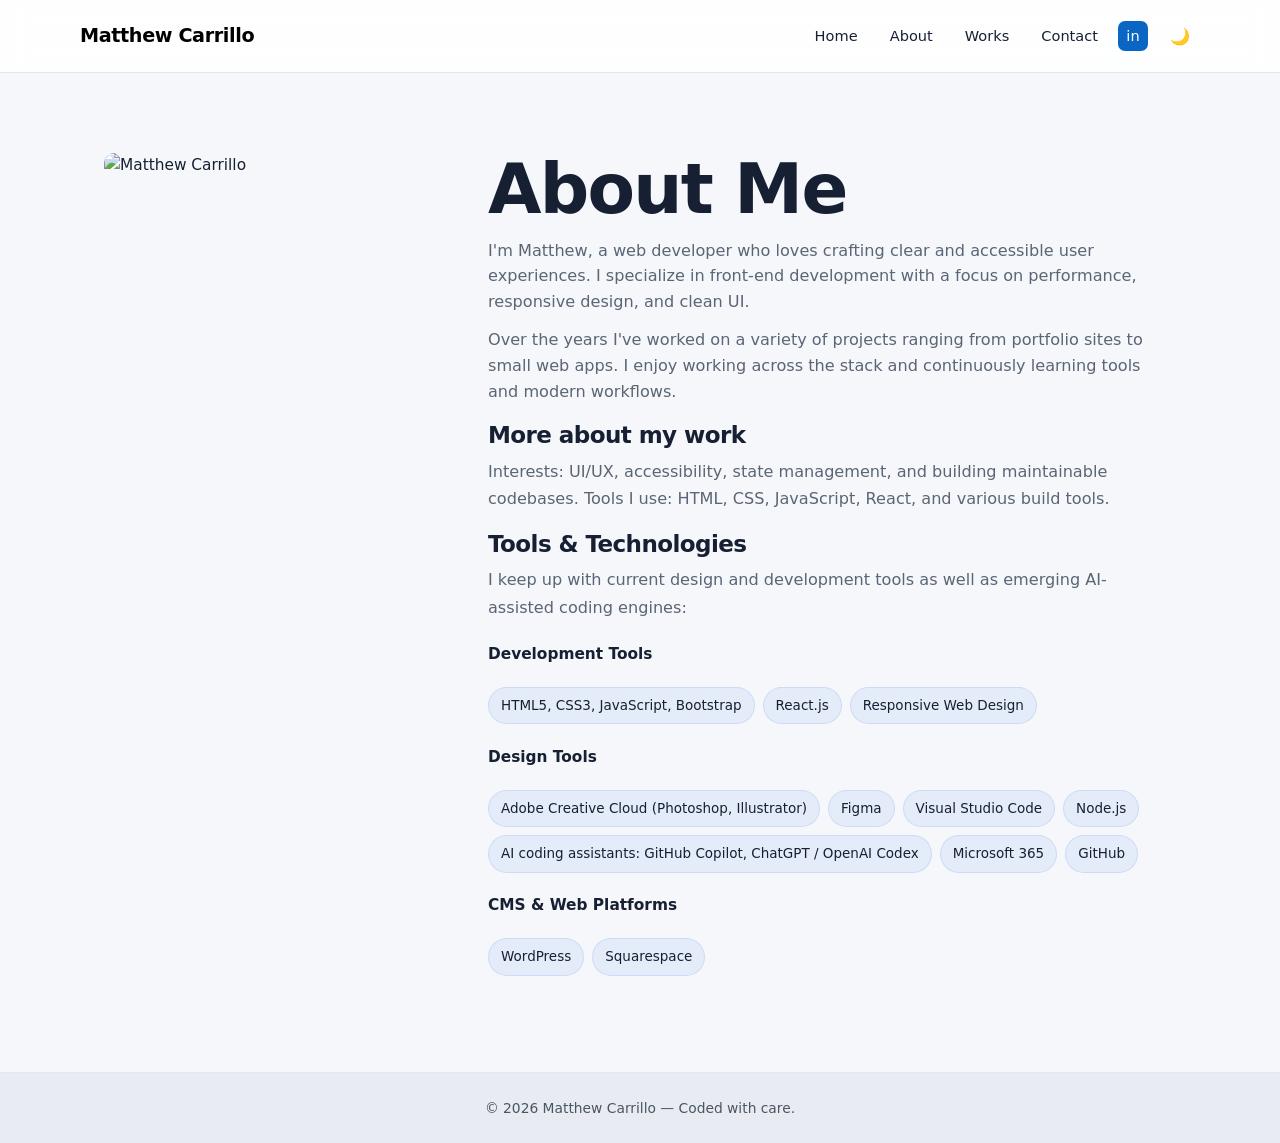
==== about.html @ 6dd51e0e "base update" ====
<!doctype html>

<html lang="en">
  <head>
    <meta charset="utf-8" />

    <meta name="viewport" content="width=device-width, initial-scale=1" />

    <link rel="stylesheet" href="style.css" />

    <title>About — Matthew Carrillo</title>
  </head>

  <body>
    <header class="site-header">
      <div class="container header-inner">
        <div class="brand">
          <a href="index.html">Matthew Carrillo</a>
        </div>

        <button
          id="theme-toggle"
          class="theme-toggle"
          aria-label="Toggle theme"
        >
          🌙
        </button>

        <button
          id="nav-toggle"
          class="nav-toggle"
          aria-label="Toggle navigation"
        >
          <span class="menu-icon" aria-hidden="true">
            <span></span>
            <span></span>
            <span></span>
          </span>
        </button>

        <nav id="nav-links" class="nav-links">
          <a href="index.html">Home</a>

          <a href="about.html">About</a>

          <a href="index.html#works">Works</a>

          <a href="index.html#contact">Contact</a>

          <a
            class="linkedin-link"
            href="https://www.linkedin.com/in/matthew-carrillo-68a561294/"
            target="_blank"
            rel="noopener noreferrer"
            aria-label="LinkedIn profile"
          >
            <span aria-hidden="true">in</span>
            <span class="sr-only">LinkedIn</span>
          </a>
        </nav>
      </div>
    </header>

    <main>
      <section class="section about">
        <div class="container about-inner" style="align-items: flex-start">
          <div style="flex: 0 0 320px">
            <img
              src="https://placehold.co/320x320?text=Matthew"
              alt="Matthew Carrillo"
              style="width: 100%; border-radius: 10px; object-fit: cover"
            />
          </div>
          <div class="about-text" style="flex: 1">
            <h1>About Me</h1>

            <p style="font-size: 1.05rem; line-height: 1.6">
              I'm Matthew, a web developer who loves crafting clear and
              accessible user experiences. I specialize in front-end development
              with a focus on performance, responsive design, and clean UI.
            </p>

            <p style="margin-top: 12px; line-height: 1.6">
              Over the years I've worked on a variety of projects ranging from
              portfolio sites to small web apps. I enjoy working across the
              stack and continuously learning tools and modern workflows.
            </p>

            <h3 style="margin-top: 18px">More about my work</h3>

            <p>
              Interests: UI/UX, accessibility, state management, and building
              maintainable codebases. Tools I use: HTML, CSS, JavaScript, React,
              and various build tools.
            </p>

            <h3 style="margin-top: 18px">Tools & Technologies</h3>

            <p>
              I keep up with current design and development tools as well as
              emerging AI-assisted coding engines:
            </p>
            <h4>Development Tools</h4>
            <ul class="tech-list">
              <li class="tech-item">HTML5, CSS3, JavaScript, Bootstrap</li>
              <li class="tech-item">React.js</li>
              <li class="tech-item">Responsive Web Design</li>
            </ul>
            <h4>Design Tools</h4>
            <ul class="tech-list">
              <li class="tech-item">
                Adobe Creative Cloud (Photoshop, Illustrator)
              </li>
              <li class="tech-item">Figma</li>
              <li class="tech-item">Visual Studio Code</li>
              <li class="tech-item">Node.js</li>
              <li class="tech-item">
                AI coding assistants: GitHub Copilot, ChatGPT / OpenAI Codex
              </li>
              <li class="tech-item">Microsoft 365</li>
              <li class="tech-item">GitHub</li>
            </ul>
            <h4>CMS & Web Platforms</h4>
            <ul class="tech-list">
              <li class="tech-item">WordPress</li>
              <li class="tech-item">Squarespace</li>
            </ul>
          </div>
        </div>
      </section>
    </main>
    <footer class="site-footer">
      <div class="container">
        © <span id="year"></span> Matthew Carrillo — Coded with care.
      </div>
    </footer>
    <script src="java.js"></script>

    <script>
      document.getElementById("year").textContent = new Date().getFullYear();
    </script>
  </body>
</html>
---- style.css ----
/* =========================================================
   MODERN TECH PORTFOLIO
   Light + Dark Theme
   Typography: Space Grotesk + Inter
   ========================================================= */


/* =========================
   COLOR SYSTEM
   ========================= */

:root {
    --bg: #f5f7fa;
    --card: #ffffff;
    --card-hover: #f8fafc;

    --accent: #2563eb;
    --accent-hover: #1d4ed8;
    --accent-soft: rgba(37, 99, 235, 0.08);

    --text: #172033;
    --muted-text: #5b6575;

    --border: #e2e8f0;
    --border-strong: #cbd5e1;

    --footer-bg: #e8ecf2;
    --footer-text: #4b5563;

    --shadow-sm: 0 4px 14px rgba(15, 23, 42, 0.05);
    --shadow-md: 0 10px 30px rgba(15, 23, 42, 0.08);

    --radius-sm: 8px;
    --radius-md: 12px;
    --radius-lg: 16px;

    --transition: 220ms ease;
}

a, a:visited {
    text-decoration: none; /* Optional: removes the underline */
    color: rgb(0, 0, 0); /* Optional: sets the link color */
}

.dark a,
.dark a:visited { /* Optional: sets the link color in dark mode */
    color: white;
}
/* =========================
   DARK THEME
   ========================= */

.dark {
    --bg: #0b1120;
    --card: #151e2e;
    --card-hover: #1a2638;

    --accent: #60a5fa;
    --accent-hover: #93c5fd;
    --accent-soft: rgba(96, 165, 250, 0.10);

    --text: #f8fafc;
    --muted-text: #b8c2d1;

    --border: #263449;
    --border-strong: #34445c;

    --footer-bg: #111827;
    --footer-text: #b8c2d1;

    --shadow-sm: 0 4px 16px rgba(0, 0, 0, 0.18);
    --shadow-md: 0 12px 35px rgba(0, 0, 0, 0.28);
}


/* =========================
   GLOBAL RESET
   ========================= */

* {
    box-sizing: border-box;
}

html,
body {
    height: 100%;
}

html {
    scroll-behavior: smooth;
    scroll-padding-top: 80px;
    font-size: clamp(14px, 1.2vw, 18px);
}

body {
    margin: 0;

    font-family:
        "Inter",
        system-ui,
        -apple-system,
        "Segoe UI",
        Roboto,
        "Helvetica Neue",
        Arial,
        sans-serif;

    background: var(--bg);
    color: var(--text);

    font-size: 1rem;
    line-height: 1.6;

    -webkit-font-smoothing: antialiased;
    text-rendering: optimizeLegibility;

    transition:
        background-color var(--transition),
        color var(--transition);
}


/* =========================
   TYPOGRAPHY
   ========================= */

h1,
h2,
h3,
h4,
.brand {
    font-family:
        "Space Grotesk",
        "Inter",
        system-ui,
        sans-serif;

    color: var(--text);
}

h1,
h2,
h3 {
    letter-spacing: -0.025em;
}

h1 {
    margin: 0 0 1rem;

    font-size: clamp(2.5rem, 6vw, 4.5rem);
    line-height: 1.05;
    font-weight: 700;
}

h2 {
    margin: 0 0 0.75rem;

    font-size: clamp(2rem, 4vw, 3rem);
    line-height: 1.1;
    font-weight: 700;
}

h3 {
    margin: 0 0 0.5rem;

    font-size: clamp(1.25rem, 2vw, 1.5rem);
    line-height: 1.2;
    font-weight: 600;
}

p {
    margin-top: 0;
}


/* =========================
   CONTAINER
   ========================= */

.container {
    width: 100%;
    max-width: 1120px;

    margin: 0 auto;
    padding: 0 24px;
}


/* =========================
   THEME TRANSITIONS
   ========================= */

html,
body,
.site-header,
.site-footer,
.work-card,
.contact-form input,
.contact-form textarea,
.nav-links,
.tech-item,
.project-photo-placeholder {
    transition:
        background-color var(--transition),
        color var(--transition),
        border-color var(--transition),
        box-shadow var(--transition);
}


/* =========================
   HEADER
   ========================= */

.site-header {
    position: sticky;
    top: 0;
    z-index: 40;

    background: rgba(255, 255, 255, 0.88);

    border-bottom: 1px solid var(--border);

    backdrop-filter: blur(14px);
    -webkit-backdrop-filter: blur(14px);
}

.dark .site-header {
    background: rgba(11, 17, 32, 0.88);
}

.header-inner {
    position: relative;

    display: flex;
    align-items: center;

    min-height: 72px;
    padding: 12px 0;
}


/* =========================
   BRAND
   ========================= */

.brand {
    color: var(--text);
    text-decoration: none;

    font-size: clamp(1.05rem, 1.5vw, 1.3rem);
    font-weight: 700;

    letter-spacing: -0.02em;
}

.brand:hover {
    color: var(--accent);
}


/* =========================
   NAVIGATION
   ========================= */

.nav-toggle {
    display: inline-flex;

    align-items: center;
    justify-content: center;

    background: transparent;
    border: 0;

    color: var(--text);

    cursor: pointer;
}

.nav-links {
    display: flex;
    gap: 8px;

    align-items: center;
}

.nav-links a {
    position: relative;

    color: var(--text);

    text-decoration: none;

    padding: 9px 12px;

    border-radius: var(--radius-sm);

    font-size: 0.95rem;
    font-weight: 500;

    transition:
        color var(--transition),
        background-color var(--transition);
}

.nav-links a:hover {
    color: var(--accent);
    background: var(--accent-soft);
}


/* =========================
   LINKEDIN
   ========================= */

.linkedin-link {
    display: inline-flex;

    align-items: center;
    justify-content: center;

    width: 30px;
    height: 30px;

    padding: 0 !important;

    border-radius: 7px !important;

    background: #0a66c2;

    color: #ffffff !important;

    font-weight: 700;
    font-size: 0.9rem;

    transition:
        transform var(--transition),
        background-color var(--transition);
}

.linkedin-link:hover {
    background: #004182 !important;
    color: #ffffff !important;

    transform: translateY(-2px);
}


/* =========================
   THEME TOGGLE
   ========================= */

.theme-toggle {
    display: inline-flex;

    align-items: center;
    justify-content: center;

    width: 40px;
    height: 40px;

    border: 0;
    border-radius: var(--radius-sm);

    background: transparent;

    color: var(--text);

    font-size: 1.05rem;

    cursor: pointer;

    transition:
        background-color var(--transition),
        color var(--transition);
}

.theme-toggle:hover {
    background: var(--accent-soft);
    color: var(--accent);
}


/* =========================
   ACCESSIBILITY
   ========================= */

.sr-only {
    position: absolute;

    width: 1px;
    height: 1px;

    padding: 0;
    margin: -1px;

    overflow: hidden;

    clip: rect(0, 0, 0, 0);

    white-space: nowrap;

    border: 0;
}


/* =========================
   SECTIONS
   ========================= */

.section {
    padding: 80px 0;
}


/* =========================
   ABOUT
   ========================= */

.about-inner {
    display: flex;

    gap: 48px;

    align-items: center;
}

.about-text {
    max-width: 70ch;
}

.about-text h1 {
    margin-bottom: 12px;
}

.about-text p {
    margin: 8px 0;

    color: var(--muted-text);

    line-height: 1.7;

    font-size: clamp(0.95rem, 1.6vw, 1.05rem);
}


/* =========================
   PROFILE IMAGE
   ========================= */

.avatar-wrap img {
    width: 200px;
    height: 200px;

    object-fit: cover;

    border-radius: var(--radius-lg);

    border: 4px solid var(--card);

    box-shadow: var(--shadow-md);

    transition:
        transform var(--transition),
        box-shadow var(--transition);
}

.avatar-wrap img:hover {
    transform: translateY(-4px);

    box-shadow:
        0 16px 35px rgba(15, 23, 42, 0.12);
}


/* =========================
   WORK / PROJECTS
   ========================= */

.works h2,
.contact h2 {
    margin-top: 0;
}

.section.works h2 {
    margin-bottom: 8px;
}

.works-grid {
    display: grid;

    grid-template-columns:
        repeat(auto-fit, minmax(240px, 1fr));

    gap: 20px;

    margin-top: 24px;
}


/* =========================
   PROJECT CARD
   ========================= */

.work-card {
    display: flex;

    flex-direction: column;

    height: 100%;

    padding: 18px;

    background: var(--card);

    border: 1px solid var(--border);

    border-radius: var(--radius-md);

    box-shadow: var(--shadow-sm);

    transition:
        transform var(--transition),
        box-shadow var(--transition),
        border-color var(--transition),
        background-color var(--transition);
}

.work-card:hover {
    transform: translateY(-5px);

    background: var(--card-hover);

    border-color: var(--border-strong);

    box-shadow: var(--shadow-md);
}


/* =========================
   PROJECT THUMBNAIL
   ========================= */

.work-thumb {
    width: 100%;

    aspect-ratio: 16 / 9;

    margin-bottom: 14px;

    border-radius: var(--radius-sm);

    background:
        linear-gradient(
            135deg,
            #e8f0ff,
            #f8fafc
        );

    overflow: hidden;
}

.dark .work-thumb {
    background:
        linear-gradient(
            135deg,
            #17263c,
            #101827
        );
}


/* =========================
   PROJECT CARD TEXT
   ========================= */

.work-card h3 {
    margin-bottom: 8px;
}

.work-card p {
    flex: 1;

    margin-bottom: 16px;

    color: var(--muted-text);

    line-height: 1.6;
}


/* =========================
   BUTTONS
   ========================= */

.btn {
    display: inline-flex;

    align-items: center;
    justify-content: center;

    width: fit-content;

    padding: 10px 16px;

    background: var(--accent);

    color: #ffffff;

    border: 0;
    border-radius: var(--radius-sm);

    text-decoration: none;

    font-size: 0.95rem;
    font-weight: 600;

    cursor: pointer;

    box-shadow:
        0 4px 12px rgba(37, 99, 235, 0.18);

    transition:
        background-color var(--transition),
        transform var(--transition),
        box-shadow var(--transition);
}

.btn:hover {
    background: var(--accent-hover);

    transform: translateY(-2px);

    box-shadow:
        0 8px 18px rgba(37, 99, 235, 0.22);
}

.btn:active {
    transform: translateY(0);
}


/* =========================
   CONTACT
   ========================= */

.contact .container {
    text-align: center;
}

.contact-form {
    display: flex;

    flex-direction: column;

    align-items: stretch;

    gap: 14px;

    max-width: 62ch;

    margin: 20px auto 0;

    padding: 0 8px;
}

.contact-form label {
    display: flex;

    flex-direction: column;

    align-items: flex-start;

    gap: 6px;

    color: var(--text);

    font-size: 0.95rem;
    font-weight: 500;
}

.contact-form input,
.contact-form textarea {
    width: 100%;

    padding: 12px 14px;

    background: var(--card);

    color: var(--text);

    border: 1px solid var(--border-strong);

    border-radius: var(--radius-sm);

    font-family: inherit;
    font-size: 1rem;

    outline: none;

    transition:
        border-color var(--transition),
        box-shadow var(--transition),
        background-color var(--transition);
}

.contact-form textarea {
    min-height: 140px;

    resize: vertical;
}

.contact-form input::placeholder,
.contact-form textarea::placeholder {
    color: var(--muted-text);

    opacity: 0.7;
}

.contact-form input:focus,
.contact-form textarea:focus {
    border-color: var(--accent);

    box-shadow:
        0 0 0 3px var(--accent-soft);
}


/* =========================
   TECHNOLOGIES
   ========================= */

.tech-list {
    display: flex;

    flex-wrap: wrap;

    gap: 8px;

    margin: 16px 0;

    padding: 0;

    list-style: none;
}

.tech-item {
    display: inline-flex;

    align-items: center;

    padding: 7px 12px;

    background: var(--accent-soft);

    color: var(--text);

    border: 1px solid rgba(37, 99, 235, 0.12);

    border-radius: 999px;

    font-size: 0.88rem;
    font-weight: 500;
}

.dark .tech-item {
    border-color: rgba(96, 165, 250, 0.16);
}


/* =========================
   PROJECT DETAIL
   ========================= */

.project-detail {
    display: grid;

    grid-template-columns:
        minmax(0, 1.2fr)
        minmax(220px, 0.8fr);

    gap: 40px;

    align-items: center;

    margin-top: 28px;
}

.project-photo-placeholder {
    width: 100%;

    aspect-ratio: 16 / 9;

    background: var(--card);

    border: 2px dashed var(--border-strong);

    border-radius: var(--radius-md);
}

.project-blurb {
    margin: 0 0 20px;

    color: var(--muted-text);

    font-size: 0.95rem;

    line-height: 1.7;
}


/* =========================
   FOOTER
   ========================= */

.site-footer {
    padding: 24px 0;

    text-align: center;

    background: var(--footer-bg);

    color: var(--footer-text);

    border-top: 1px solid var(--border);

    font-size: 0.9rem;
}


/* =========================
   HAMBURGER MENU
   ========================= */

.menu-icon {
    display: inline-block;

    position: relative;

    width: 22px;
    height: 18px;
}

.menu-icon span {
    position: absolute;

    left: 0;
    right: 0;

    display: block;

    height: 2px;

    background: var(--text);

    border-radius: 2px;

    transition:
        transform var(--transition),
        opacity 180ms ease,
        top var(--transition);
}

.menu-icon span:nth-child(1) {
    top: 0;
}

.menu-icon span:nth-child(2) {
    top: 8px;
}

.menu-icon span:nth-child(3) {
    top: 16px;
}

.nav-toggle.open .menu-icon span:nth-child(1) {
    transform: translateY(8px) rotate(45deg);
}

.nav-toggle.open .menu-icon span:nth-child(2) {
    opacity: 0;
}

.nav-toggle.open .menu-icon span:nth-child(3) {
    transform: translateY(-8px) rotate(-45deg);
}


/* =========================
   TABLET
   ========================= */

@media (min-width: 700px) and (max-width: 999px) {

    #nav-links {
        display: flex;

        flex-direction: row;
    }

    .nav-toggle {
        display: none;
    }

    .nav-links {
        order: 2;

        margin-left: auto;

        align-items: center;
    }

    .theme-toggle {
        order: 3;

        margin-left: 12px;
    }

    .about-inner {
        align-items: flex-start;

        text-align: left;
    }

    .works-grid {
        grid-template-columns: repeat(2, 1fr);
    }

    .avatar-wrap img {
        width: 200px;
        height: 200px;
    }
}


/* =========================
   DESKTOP
   ========================= */

@media (min-width: 1000px) {

    #nav-links {
        display: flex;

        flex-direction: row;
    }

    .nav-toggle {
        display: none;
    }

    .nav-links {
        order: 2;

        margin-left: auto;

        align-items: center;
    }

    .theme-toggle {
        order: 3;

        margin-left: 12px;
    }

    .about-inner {
        gap: 64px;
    }

    .works-grid {
        grid-template-columns: repeat(3, 1fr);
    }

    .avatar-wrap img {
        width: 240px;
        height: 240px;
    }
}


/* =========================
   MOBILE
   ========================= */

@media (max-width: 699px) {

    .container {
        padding: 0 18px;
    }

    .section {
        padding: 64px 0;
    }

    .about-inner {
        flex-direction: column;

        align-items: center;

        text-align: center;
    }

    .about-text {
        padding-top: 12px;
    }

    .avatar-wrap img {
        width: 130px;
        height: 130px;
    }

    .site-header {
        padding: 8px 0;
    }

    .header-inner {
        min-height: 64px;

        padding: 0 8px;
    }

    .nav-toggle {
        position: absolute;

        right: 8px;
        top: 50%;

        transform: translateY(-50%);

        z-index: 60;

        width: 46px;
        height: 46px;

        border-radius: var(--radius-sm);

        font-size: 1.5rem;
    }

    .theme-toggle {
        position: absolute;

        right: 64px;
        top: 50%;

        transform: translateY(-50%);

        width: 40px;
        height: 40px;
    }

    #nav-links {
        position: absolute;

        left: 0;
        right: 0;
        top: 100%;

        display: flex;

        flex-direction: column;

        width: 100%;

        max-height: 0;

        padding: 0;

        overflow: hidden;

        opacity: 0;

        transform: translateY(-6px);

        background: var(--card);

        border-bottom: 1px solid var(--border);

        box-shadow: var(--shadow-md);

        z-index: 50;

        transition:
            max-height var(--transition),
            opacity var(--transition),
            transform var(--transition);
    }

    #nav-links.open {
        max-height: 420px;

        padding: 12px 0;

        opacity: 1;

        transform: translateY(0);
    }

    .nav-links a {
        display: block;

        width: 100%;

        padding: 14px 20px;

        font-size: 1rem;
    }

    .nav-links a.linkedin-link {
        display: inline-flex;

        width: 30px;

        align-self: center;

        padding: 0 !important;
    }

    .works-grid {
        grid-template-columns: 1fr;
    }

    .contact .container {
        padding: 0 18px;

        text-align: center;
    }

    .site-header.nav-open .brand {
        display: none;
    }

    .project-detail {
        grid-template-columns: 1fr;

        gap: 24px;
    }

    h1 {
        font-size: clamp(2.35rem, 12vw, 3.2rem);
    }
}


/* =========================
   DARK MODE REFINEMENTS
   ========================= */

.dark .work-card {
    box-shadow: var(--shadow-sm);
}

.dark .work-card:hover {
    box-shadow: var(--shadow-md);
}

.dark .nav-links a:hover {
    background: var(--accent-soft);

    color: var(--accent);
}


/* =========================
   REDUCED MOTION
   ========================= */

@media (prefers-reduced-motion: reduce) {

    html {
        scroll-behavior: auto;
    }

    *,
    *::before,
    *::after {
        transition-duration: 0.01ms !important;
        animation-duration: 0.01ms !important;
        animation-iteration-count: 1 !important;
    }
}
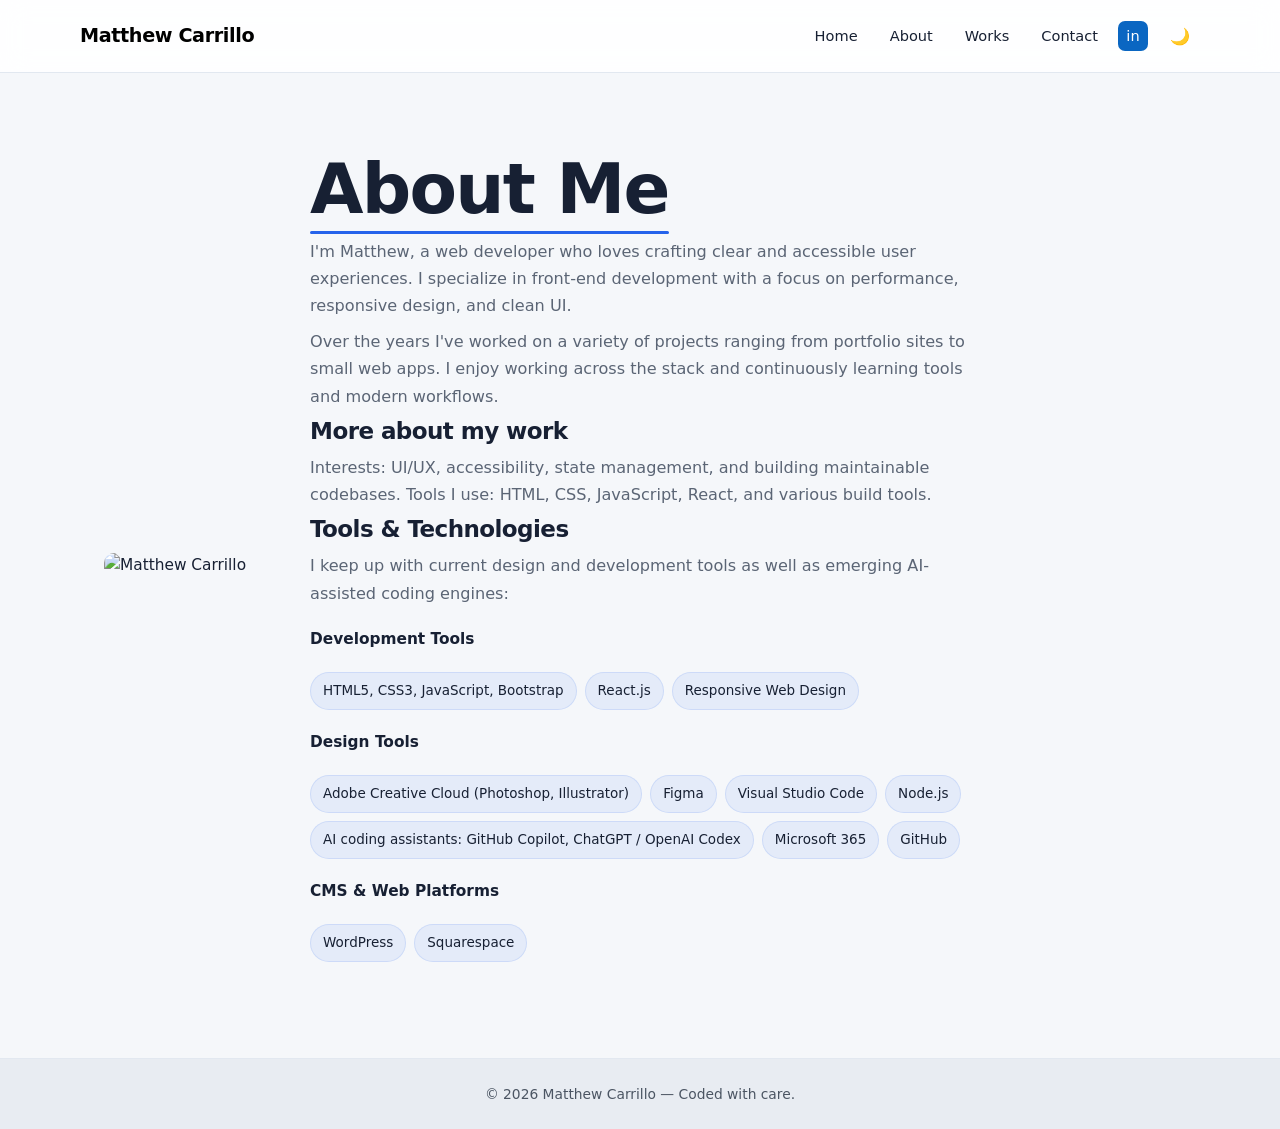
==== commit b7f7ca06: "aniupdated" ====
--- a/about.html
+++ b/about.html
@@ -1,13 +1,9 @@
 <!doctype html>
-
 <html lang="en">
   <head>
     <meta charset="utf-8" />
-
     <meta name="viewport" content="width=device-width, initial-scale=1" />
-
     <link rel="stylesheet" href="style.css" />
-
     <title>About — Matthew Carrillo</title>
   </head>
 
@@ -40,11 +36,8 @@
 
         <nav id="nav-links" class="nav-links">
           <a href="index.html">Home</a>
-
           <a href="about.html">About</a>
-
           <a href="index.html#works">Works</a>
-
           <a href="index.html#contact">Contact</a>
 
           <a
@@ -62,31 +55,33 @@
     </header>
 
     <main>
-      <section class="section about">
-        <div class="container about-inner" style="align-items: flex-start">
-          <div style="flex: 0 0 320px">
+      <section class="section about about-page">
+        <div class="container about-inner">
+          <!-- Profile Image -->
+          <div class="about-photo">
             <img
               src="https://placehold.co/320x320?text=Matthew"
               alt="Matthew Carrillo"
-              style="width: 100%; border-radius: 10px; object-fit: cover"
             />
           </div>
-          <div class="about-text" style="flex: 1">
+
+          <!-- About Text -->
+          <div class="about-text about-content">
             <h1>About Me</h1>
 
-            <p style="font-size: 1.05rem; line-height: 1.6">
+            <p class="about-intro">
               I'm Matthew, a web developer who loves crafting clear and
               accessible user experiences. I specialize in front-end development
               with a focus on performance, responsive design, and clean UI.
             </p>
 
-            <p style="margin-top: 12px; line-height: 1.6">
+            <p class="about-description">
               Over the years I've worked on a variety of projects ranging from
               portfolio sites to small web apps. I enjoy working across the
               stack and continuously learning tools and modern workflows.
             </p>
 
-            <h3 style="margin-top: 18px">More about my work</h3>
+            <h3>More about my work</h3>
 
             <p>
               Interests: UI/UX, accessibility, state management, and building
@@ -94,19 +89,23 @@
               and various build tools.
             </p>
 
-            <h3 style="margin-top: 18px">Tools & Technologies</h3>
+            <h3>Tools & Technologies</h3>
 
             <p>
               I keep up with current design and development tools as well as
               emerging AI-assisted coding engines:
             </p>
+
             <h4>Development Tools</h4>
+
             <ul class="tech-list">
               <li class="tech-item">HTML5, CSS3, JavaScript, Bootstrap</li>
               <li class="tech-item">React.js</li>
               <li class="tech-item">Responsive Web Design</li>
             </ul>
+
             <h4>Design Tools</h4>
+
             <ul class="tech-list">
               <li class="tech-item">
                 Adobe Creative Cloud (Photoshop, Illustrator)
@@ -120,7 +119,9 @@
               <li class="tech-item">Microsoft 365</li>
               <li class="tech-item">GitHub</li>
             </ul>
+
             <h4>CMS & Web Platforms</h4>
+
             <ul class="tech-list">
               <li class="tech-item">WordPress</li>
               <li class="tech-item">Squarespace</li>
@@ -129,11 +130,13 @@
         </div>
       </section>
     </main>
+
     <footer class="site-footer">
       <div class="container">
         © <span id="year"></span> Matthew Carrillo — Coded with care.
       </div>
     </footer>
+
     <script src="java.js"></script>
 
     <script>
--- a/style.css
+++ b/style.css
@@ -1,195 +1,191 @@
-
 /* =========================================================
    MODERN TECH PORTFOLIO
    Light + Dark Theme
    Typography: Space Grotesk + Inter
    ========================================================= */
 
-
-/* =========================
+/* =========================================================
    COLOR SYSTEM
-   ========================= */
+   ========================================================= */
 
 :root {
-    --bg: #f5f7fa;
-    --card: #ffffff;
-    --card-hover: #f8fafc;
-
-    --accent: #2563eb;
-    --accent-hover: #1d4ed8;
-    --accent-soft: rgba(37, 99, 235, 0.08);
-
-    --text: #172033;
-    --muted-text: #5b6575;
-
-    --border: #e2e8f0;
-    --border-strong: #cbd5e1;
-
-    --footer-bg: #e8ecf2;
-    --footer-text: #4b5563;
-
-    --shadow-sm: 0 4px 14px rgba(15, 23, 42, 0.05);
-    --shadow-md: 0 10px 30px rgba(15, 23, 42, 0.08);
-
-    --radius-sm: 8px;
-    --radius-md: 12px;
-    --radius-lg: 16px;
-
-    --transition: 220ms ease;
-}
-
-a, a:visited {
-    text-decoration: none; /* Optional: removes the underline */
-    color: rgb(0, 0, 0); /* Optional: sets the link color */
+  --bg: #f5f7fa;
+  --card: #ffffff;
+  --card-hover: #f8fafc;
+
+  --accent: #2563eb;
+  --accent-hover: #1d4ed8;
+  --accent-soft: rgba(37, 99, 235, 0.08);
+
+  --text: #172033;
+  --muted-text: #5b6575;
+
+  --border: #e2e8f0;
+  --border-strong: #cbd5e1;
+
+  --footer-bg: #e8ecf2;
+  --footer-text: #4b5563;
+
+  --shadow-sm: 0 4px 14px rgba(15, 23, 42, 0.05);
+  --shadow-md: 0 10px 30px rgba(15, 23, 42, 0.08);
+
+  --radius-sm: 8px;
+  --radius-md: 12px;
+  --radius-lg: 16px;
+
+  --transition: 220ms ease;
+}
+
+/* =========================================================
+   LINKS
+   ========================================================= */
+
+a,
+a:visited {
+  text-decoration: none;
+  color: #000000;
 }
 
 .dark a,
-.dark a:visited { /* Optional: sets the link color in dark mode */
-    color: white;
-}
-/* =========================
+.dark a:visited {
+  color: #ffffff;
+}
+
+/* =========================================================
    DARK THEME
-   ========================= */
+   ========================================================= */
 
 .dark {
-    --bg: #0b1120;
-    --card: #151e2e;
-    --card-hover: #1a2638;
-
-    --accent: #60a5fa;
-    --accent-hover: #93c5fd;
-    --accent-soft: rgba(96, 165, 250, 0.10);
-
-    --text: #f8fafc;
-    --muted-text: #b8c2d1;
-
-    --border: #263449;
-    --border-strong: #34445c;
-
-    --footer-bg: #111827;
-    --footer-text: #b8c2d1;
-
-    --shadow-sm: 0 4px 16px rgba(0, 0, 0, 0.18);
-    --shadow-md: 0 12px 35px rgba(0, 0, 0, 0.28);
-}
-
-
-/* =========================
+  --bg: #0b1120;
+  --card: #151e2e;
+  --card-hover: #1a2638;
+
+  --accent: #60a5fa;
+  --accent-hover: #93c5fd;
+  --accent-soft: rgba(96, 165, 250, 0.1);
+
+  --text: #f8fafc;
+  --muted-text: #b8c2d1;
+
+  --border: #263449;
+  --border-strong: #34445c;
+
+  --footer-bg: #111827;
+  --footer-text: #b8c2d1;
+
+  --shadow-sm: 0 4px 16px rgba(0, 0, 0, 0.18);
+  --shadow-md: 0 12px 35px rgba(0, 0, 0, 0.28);
+}
+
+/* =========================================================
    GLOBAL RESET
-   ========================= */
+   ========================================================= */
 
 * {
-    box-sizing: border-box;
+  box-sizing: border-box;
 }
 
 html,
 body {
-    height: 100%;
+  height: 100%;
 }
 
 html {
-    scroll-behavior: smooth;
-    scroll-padding-top: 80px;
-    font-size: clamp(14px, 1.2vw, 18px);
+  scroll-behavior: smooth;
+  scroll-padding-top: 80px;
+  font-size: clamp(14px, 1.2vw, 18px);
 }
 
 body {
-    margin: 0;
-
-    font-family:
-        "Inter",
-        system-ui,
-        -apple-system,
-        "Segoe UI",
-        Roboto,
-        "Helvetica Neue",
-        Arial,
-        sans-serif;
-
-    background: var(--bg);
-    color: var(--text);
-
-    font-size: 1rem;
-    line-height: 1.6;
-
-    -webkit-font-smoothing: antialiased;
-    text-rendering: optimizeLegibility;
-
-    transition:
-        background-color var(--transition),
-        color var(--transition);
-}
-
-
-/* =========================
+  margin: 0;
+
+  font-family:
+    "Inter",
+    system-ui,
+    -apple-system,
+    "Segoe UI",
+    Roboto,
+    "Helvetica Neue",
+    Arial,
+    sans-serif;
+
+  background: var(--bg);
+  color: var(--text);
+
+  font-size: 1rem;
+  line-height: 1.6;
+
+  -webkit-font-smoothing: antialiased;
+  text-rendering: optimizeLegibility;
+
+  transition:
+    background-color var(--transition),
+    color var(--transition);
+}
+
+/* =========================================================
    TYPOGRAPHY
-   ========================= */
+   ========================================================= */
 
 h1,
 h2,
 h3,
 h4,
 .brand {
-    font-family:
-        "Space Grotesk",
-        "Inter",
-        system-ui,
-        sans-serif;
-
-    color: var(--text);
+  font-family: "Space Grotesk", "Inter", system-ui, sans-serif;
+
+  color: var(--text);
 }
 
 h1,
 h2,
 h3 {
-    letter-spacing: -0.025em;
+  letter-spacing: -0.025em;
 }
 
 h1 {
-    margin: 0 0 1rem;
-
-    font-size: clamp(2.5rem, 6vw, 4.5rem);
-    line-height: 1.05;
-    font-weight: 700;
+  margin: 0 0 1rem;
+
+  font-size: clamp(2.5rem, 6vw, 4.5rem);
+  line-height: 1.05;
+  font-weight: 700;
 }
 
 h2 {
-    margin: 0 0 0.75rem;
-
-    font-size: clamp(2rem, 4vw, 3rem);
-    line-height: 1.1;
-    font-weight: 700;
+  margin: 0 0 0.75rem;
+
+  font-size: clamp(2rem, 4vw, 3rem);
+  line-height: 1.1;
+  font-weight: 700;
 }
 
 h3 {
-    margin: 0 0 0.5rem;
-
-    font-size: clamp(1.25rem, 2vw, 1.5rem);
-    line-height: 1.2;
-    font-weight: 600;
+  margin: 0 0 0.5rem;
+
+  font-size: clamp(1.25rem, 2vw, 1.5rem);
+  line-height: 1.2;
+  font-weight: 600;
 }
 
 p {
-    margin-top: 0;
-}
-
-
-/* =========================
+  margin-top: 0;
+}
+
+/* =========================================================
    CONTAINER
-   ========================= */
+   ========================================================= */
 
 .container {
-    width: 100%;
-    max-width: 1120px;
-
-    margin: 0 auto;
-    padding: 0 24px;
-}
-
-
-/* =========================
+  width: 100%;
+  max-width: 1120px;
+
+  margin: 0 auto;
+  padding: 0 24px;
+}
+
+/* =========================================================
    THEME TRANSITIONS
-   ========================= */
+   ========================================================= */
 
 html,
 body,
@@ -201,982 +197,1581 @@
 .nav-links,
 .tech-item,
 .project-photo-placeholder {
-    transition:
-        background-color var(--transition),
-        color var(--transition),
-        border-color var(--transition),
-        box-shadow var(--transition);
-}
-
-
-/* =========================
+  transition:
+    background-color var(--transition),
+    color var(--transition),
+    border-color var(--transition),
+    box-shadow var(--transition);
+}
+
+/* =========================================================
    HEADER
-   ========================= */
+   ========================================================= */
 
 .site-header {
-    position: sticky;
-    top: 0;
-    z-index: 40;
-
-    background: rgba(255, 255, 255, 0.88);
-
-    border-bottom: 1px solid var(--border);
-
-    backdrop-filter: blur(14px);
-    -webkit-backdrop-filter: blur(14px);
+  position: sticky;
+  top: 0;
+
+  z-index: 40;
+
+  background: rgba(255, 255, 255, 0.88);
+
+  border-bottom: 1px solid var(--border);
+
+  backdrop-filter: blur(14px);
+  -webkit-backdrop-filter: blur(14px);
 }
 
 .dark .site-header {
-    background: rgba(11, 17, 32, 0.88);
+  background: rgba(11, 17, 32, 0.88);
 }
 
 .header-inner {
-    position: relative;
-
+  position: relative;
+
+  display: flex;
+  align-items: center;
+
+  min-height: 72px;
+  padding: 12px 0;
+}
+
+/* =========================================================
+   BRAND
+   ========================================================= */
+
+.brand {
+  color: var(--text);
+
+  text-decoration: none;
+
+  font-size: clamp(1.05rem, 1.5vw, 1.3rem);
+  font-weight: 700;
+
+  letter-spacing: -0.02em;
+
+  transition: color var(--transition);
+}
+
+.brand:hover {
+  color: var(--accent);
+}
+
+/* =========================================================
+   NAVIGATION
+   ========================================================= */
+
+.nav-toggle {
+  display: inline-flex;
+
+  align-items: center;
+  justify-content: center;
+
+  background: transparent;
+  border: 0;
+
+  color: var(--text);
+
+  cursor: pointer;
+}
+
+.nav-links {
+  display: flex;
+
+  gap: 8px;
+
+  align-items: center;
+}
+
+.nav-links a {
+  position: relative;
+
+  color: var(--text);
+
+  text-decoration: none;
+
+  padding: 9px 12px;
+
+  border-radius: var(--radius-sm);
+
+  font-size: 0.95rem;
+  font-weight: 500;
+
+  transition:
+    color var(--transition),
+    background-color var(--transition),
+    transform var(--transition);
+}
+
+.nav-links a:hover {
+  color: var(--accent);
+  background: var(--accent-soft);
+}
+
+/* =========================================================
+   LINKEDIN
+   ========================================================= */
+
+.linkedin-link {
+  display: inline-flex;
+
+  align-items: center;
+  justify-content: center;
+
+  width: 30px;
+  height: 30px;
+
+  padding: 0 !important;
+
+  border-radius: 7px !important;
+
+  background: #0a66c2;
+  color: #ffffff !important;
+
+  font-weight: 700;
+  font-size: 0.9rem;
+
+  transition:
+    transform var(--transition),
+    background-color var(--transition);
+}
+
+.linkedin-link:hover {
+  background: #004182 !important;
+  color: #ffffff !important;
+
+  transform: translateY(-3px) scale(1.05);
+}
+
+/* =========================================================
+   THEME TOGGLE
+   ========================================================= */
+
+.theme-toggle {
+  display: inline-flex;
+
+  align-items: center;
+  justify-content: center;
+
+  width: 40px;
+  height: 40px;
+
+  border: 0;
+  border-radius: var(--radius-sm);
+
+  background: transparent;
+  color: var(--text);
+
+  font-size: 1.05rem;
+
+  cursor: pointer;
+
+  transition:
+    transform 300ms ease,
+    background-color var(--transition),
+    color var(--transition);
+}
+
+.theme-toggle:hover {
+  background: var(--accent-soft);
+  color: var(--accent);
+
+  transform: rotate(18deg) scale(1.08);
+}
+
+/* =========================================================
+   ACCESSIBILITY
+   ========================================================= */
+
+.sr-only {
+  position: absolute;
+
+  width: 1px;
+  height: 1px;
+
+  padding: 0;
+  margin: -1px;
+
+  overflow: hidden;
+
+  clip: rect(0, 0, 0, 0);
+
+  white-space: nowrap;
+
+  border: 0;
+}
+
+/* =========================================================
+   SECTIONS
+   ========================================================= */
+
+.section {
+  padding: 80px 0;
+}
+
+/* =========================================================
+   ABOUT / HERO
+   ========================================================= */
+
+.about-inner {
+  display: flex;
+
+  gap: 48px;
+
+  align-items: center;
+
+  animation: heroFadeUp 0.8s ease both;
+}
+
+.about-text {
+  max-width: 70ch;
+}
+
+.about-text h1 {
+  margin-bottom: 12px;
+
+  animation: heroTitle 0.8s ease both;
+}
+
+.about-text p {
+  margin: 8px 0;
+
+  color: var(--muted-text);
+
+  line-height: 1.7;
+
+  font-size: clamp(0.95rem, 1.6vw, 1.05rem);
+
+  animation: heroText 0.8s ease both;
+}
+
+.about-text p:nth-of-type(2) {
+  animation-delay: 0.12s;
+}
+
+/* =========================================================
+   PROFILE IMAGE
+   ========================================================= */
+
+.avatar-wrap {
+  animation: profileAppear 0.8s ease 0.15s both;
+}
+
+.avatar-wrap img {
+  width: 200px;
+  height: 200px;
+
+  object-fit: cover;
+
+  border-radius: var(--radius-lg);
+  border: 4px solid var(--card);
+
+  box-shadow: var(--shadow-md);
+
+  transition:
+    transform 350ms ease,
+    box-shadow 350ms ease;
+}
+
+.avatar-wrap img:hover {
+  transform: translateY(-7px) scale(1.025);
+
+  box-shadow: 0 18px 40px rgba(15, 23, 42, 0.16);
+}
+
+/* =========================================================
+   WORK / PROJECTS
+   ========================================================= */
+
+.works h2,
+.contact h2 {
+  margin-top: 0;
+}
+
+.section.works h2 {
+  margin-bottom: 8px;
+}
+
+.works-grid {
+  display: grid;
+
+  grid-template-columns: repeat(auto-fit, minmax(240px, 1fr));
+
+  gap: 20px;
+
+  margin-top: 24px;
+}
+
+/* =========================================================
+   WORK SECTION TITLE ANIMATION
+   ========================================================= */
+
+.works h2 {
+  position: relative;
+  display: inline-block;
+}
+
+.works h2::after {
+  content: "";
+
+  display: block;
+
+  width: 42px;
+  height: 3px;
+
+  margin-top: 8px;
+
+  background: var(--accent);
+
+  border-radius: 999px;
+
+  transition: width 350ms ease;
+}
+
+.works h2:hover::after {
+  width: 85px;
+}
+
+/* =========================================================
+   PROJECT CARD
+   ========================================================= */
+
+.work-card {
+  display: flex;
+
+  flex-direction: column;
+
+  height: 100%;
+
+  padding: 18px;
+
+  background: var(--card);
+
+  border: 1px solid var(--border);
+
+  border-radius: var(--radius-md);
+
+  box-shadow: var(--shadow-sm);
+
+  opacity: 0;
+
+  animation: cardAppear 0.65s ease forwards;
+
+  transition:
+    transform 300ms ease,
+    box-shadow 300ms ease,
+    border-color 300ms ease,
+    background-color 300ms ease;
+}
+
+.work-card:nth-child(1) {
+  animation-delay: 0.15s;
+}
+
+.work-card:nth-child(2) {
+  animation-delay: 0.28s;
+}
+
+.work-card:nth-child(3) {
+  animation-delay: 0.41s;
+}
+
+.work-card:hover {
+  transform: translateY(-8px);
+
+  background: var(--card-hover);
+
+  border-color: var(--border-strong);
+
+  box-shadow: var(--shadow-md);
+}
+
+/* =========================================================
+   PROJECT THUMBNAIL
+   Clean lift + glow effect
+   ========================================================= */
+
+.work-thumb {
+  position: relative;
+
+  width: 100%;
+
+  aspect-ratio: 16 / 9;
+
+  margin-bottom: 14px;
+
+  border-radius: var(--radius-sm);
+
+  background: linear-gradient(135deg, #e8f0ff, #f8fafc);
+
+  overflow: hidden;
+
+  isolation: isolate;
+
+  transition:
+    transform 350ms ease,
+    box-shadow 350ms ease;
+}
+
+.dark .work-thumb {
+  background: linear-gradient(135deg, #17263c, #101827);
+}
+
+/* Soft glow behind image */
+
+.work-thumb::before {
+  content: "";
+
+  position: absolute;
+
+  inset: 8px;
+
+  background: var(--accent);
+
+  border-radius: var(--radius-sm);
+
+  opacity: 0;
+
+  filter: blur(18px);
+
+  transform: scale(0.92);
+
+  transition:
+    opacity 400ms ease,
+    transform 400ms ease;
+}
+
+/* Image */
+
+.work-thumb img {
+  display: block;
+
+  width: 100%;
+  height: 100%;
+
+  object-fit: cover;
+
+  position: relative;
+
+  z-index: 2;
+
+  border-radius: var(--radius-sm);
+
+  transition:
+    transform 400ms ease,
+    box-shadow 400ms ease;
+}
+
+/* Thumbnail hover */
+
+.work-card:hover .work-thumb {
+  transform: translateY(-3px);
+}
+
+.work-card:hover .work-thumb::before {
+  opacity: 0.35;
+
+  transform: scale(1);
+}
+
+.work-card:hover .work-thumb img {
+  transform: scale(1.045);
+
+  box-shadow: 0 8px 25px rgba(37, 99, 235, 0.18);
+}
+
+/* =========================================================
+   PROJECT CARD TEXT
+   ========================================================= */
+
+.work-card h3 {
+  margin-bottom: 8px;
+}
+
+.work-card p {
+  flex: 1;
+
+  margin-bottom: 16px;
+
+  color: var(--muted-text);
+
+  line-height: 1.6;
+}
+
+/* =========================================================
+   BUTTONS
+   ========================================================= */
+
+.btn {
+  display: inline-flex;
+
+  align-items: center;
+  justify-content: center;
+
+  width: fit-content;
+
+  padding: 10px 16px;
+
+  background: var(--accent);
+
+  color: #ffffff;
+
+  border: 0;
+
+  border-radius: var(--radius-sm);
+
+  text-decoration: none;
+
+  font-size: 0.95rem;
+  font-weight: 600;
+
+  cursor: pointer;
+
+  box-shadow: 0 4px 12px rgba(37, 99, 235, 0.18);
+
+  transition:
+    background-color 200ms ease,
+    transform 200ms ease,
+    box-shadow 200ms ease;
+}
+
+.btn:hover {
+  background: var(--accent-hover);
+
+  transform: translateY(-3px);
+
+  box-shadow: 0 8px 18px rgba(37, 99, 235, 0.22);
+}
+
+.btn:active {
+  transform: translateY(0) scale(0.98);
+}
+
+/* =========================================================
+   CONTACT
+   ========================================================= */
+
+.contact .container {
+  text-align: center;
+}
+
+.contact-form {
+  display: flex;
+
+  flex-direction: column;
+
+  align-items: stretch;
+
+  gap: 14px;
+
+  max-width: 62ch;
+
+  margin: 20px auto 0;
+
+  padding: 0 8px;
+}
+
+.contact-form label {
+  display: flex;
+
+  flex-direction: column;
+
+  align-items: flex-start;
+
+  gap: 6px;
+
+  color: var(--text);
+
+  font-size: 0.95rem;
+  font-weight: 500;
+}
+
+.contact-form input,
+.contact-form textarea {
+  width: 100%;
+
+  padding: 12px 14px;
+
+  background: var(--card);
+
+  color: var(--text);
+
+  border: 1px solid var(--border-strong);
+
+  border-radius: var(--radius-sm);
+
+  font-family: inherit;
+  font-size: 1rem;
+
+  outline: none;
+
+  transition:
+    border-color var(--transition),
+    box-shadow var(--transition),
+    background-color var(--transition);
+}
+
+.contact-form textarea {
+  min-height: 140px;
+
+  resize: vertical;
+}
+
+.contact-form input::placeholder,
+.contact-form textarea::placeholder {
+  color: var(--muted-text);
+
+  opacity: 0.7;
+}
+
+.contact-form input:focus,
+.contact-form textarea:focus {
+  border-color: var(--accent);
+
+  box-shadow: 0 0 0 3px var(--accent-soft);
+}
+
+/* =========================================================
+   TECHNOLOGIES
+   ========================================================= */
+
+.tech-list {
+  display: flex;
+
+  flex-wrap: wrap;
+
+  gap: 8px;
+
+  margin: 16px 0;
+
+  padding: 0;
+
+  list-style: none;
+}
+
+.tech-item {
+  display: inline-flex;
+
+  align-items: center;
+
+  padding: 7px 12px;
+
+  background: var(--accent-soft);
+
+  color: var(--text);
+
+  border: 1px solid rgba(37, 99, 235, 0.12);
+
+  border-radius: 999px;
+
+  font-size: 0.88rem;
+  font-weight: 500;
+}
+
+.dark .tech-item {
+  border-color: rgba(96, 165, 250, 0.16);
+}
+
+/* =========================================================
+   PROJECT DETAIL
+   ========================================================= */
+
+.project-detail {
+  display: grid;
+
+  grid-template-columns:
+    minmax(0, 1.2fr)
+    minmax(220px, 0.8fr);
+
+  gap: 40px;
+
+  align-items: center;
+
+  margin-top: 28px;
+}
+
+.project-photo-placeholder {
+  width: 100%;
+
+  aspect-ratio: 16 / 9;
+
+  background: var(--card);
+
+  border: 2px dashed var(--border-strong);
+
+  border-radius: var(--radius-md);
+}
+
+.project-blurb {
+  margin: 0 0 20px;
+
+  color: var(--muted-text);
+
+  font-size: 0.95rem;
+
+  line-height: 1.7;
+}
+
+/* =========================================================
+   FOOTER
+   ========================================================= */
+
+.site-footer {
+  padding: 24px 0;
+
+  text-align: center;
+
+  background: var(--footer-bg);
+
+  color: var(--footer-text);
+
+  border-top: 1px solid var(--border);
+
+  font-size: 0.9rem;
+}
+
+/* =========================================================
+   HAMBURGER MENU
+   ========================================================= */
+
+.menu-icon {
+  display: inline-block;
+
+  position: relative;
+
+  width: 22px;
+  height: 18px;
+}
+
+.menu-icon span {
+  position: absolute;
+
+  left: 0;
+  right: 0;
+
+  display: block;
+
+  height: 2px;
+
+  background: var(--text);
+
+  border-radius: 2px;
+
+  transition:
+    transform var(--transition),
+    opacity 180ms ease,
+    top var(--transition);
+}
+
+.menu-icon span:nth-child(1) {
+  top: 0;
+}
+
+.menu-icon span:nth-child(2) {
+  top: 8px;
+}
+
+.menu-icon span:nth-child(3) {
+  top: 16px;
+}
+
+.nav-toggle.open .menu-icon span:nth-child(1) {
+  transform: translateY(8px) rotate(45deg);
+}
+
+.nav-toggle.open .menu-icon span:nth-child(2) {
+  opacity: 0;
+}
+
+.nav-toggle.open .menu-icon span:nth-child(3) {
+  transform: translateY(-8px) rotate(-45deg);
+}
+
+/* =========================================================
+   TABLET
+   ========================================================= */
+
+@media (min-width: 700px) and (max-width: 999px) {
+  #nav-links {
     display: flex;
+
+    flex-direction: row;
+  }
+
+  .nav-toggle {
+    display: none;
+  }
+
+  .nav-links {
+    order: 2;
+
+    margin-left: auto;
+
     align-items: center;
-
-    min-height: 72px;
-    padding: 12px 0;
-}
-
-
-/* =========================
-   BRAND
-   ========================= */
-
-.brand {
-    color: var(--text);
-    text-decoration: none;
-
-    font-size: clamp(1.05rem, 1.5vw, 1.3rem);
-    font-weight: 700;
-
-    letter-spacing: -0.02em;
-}
-
-.brand:hover {
-    color: var(--accent);
-}
-
-
-/* =========================
-   NAVIGATION
-   ========================= */
-
-.nav-toggle {
-    display: inline-flex;
+  }
+
+  .theme-toggle {
+    order: 3;
+
+    margin-left: 12px;
+  }
+
+  .about-inner {
+    align-items: flex-start;
+
+    text-align: left;
+  }
+
+  .works-grid {
+    grid-template-columns: repeat(2, 1fr);
+  }
+
+  .avatar-wrap img {
+    width: 200px;
+    height: 200px;
+  }
+}
+
+/* =========================================================
+   DESKTOP
+   ========================================================= */
+
+@media (min-width: 1000px) {
+  #nav-links {
+    display: flex;
+
+    flex-direction: row;
+  }
+
+  .nav-toggle {
+    display: none;
+  }
+
+  .nav-links {
+    order: 2;
+
+    margin-left: auto;
 
     align-items: center;
-    justify-content: center;
-
-    background: transparent;
-    border: 0;
-
-    color: var(--text);
-
-    cursor: pointer;
-}
-
-.nav-links {
-    display: flex;
-    gap: 8px;
+  }
+
+  .theme-toggle {
+    order: 3;
+
+    margin-left: 12px;
+  }
+
+  .about-inner {
+    gap: 64px;
+  }
+
+  .works-grid {
+    grid-template-columns: repeat(3, 1fr);
+  }
+
+  .avatar-wrap img {
+    width: 240px;
+    height: 240px;
+  }
+}
+
+/* =========================================================
+   MOBILE
+   ========================================================= */
+
+@media (max-width: 699px) {
+  .container {
+    padding: 0 18px;
+  }
+
+  .section {
+    padding: 64px 0;
+  }
+
+  .about-inner {
+    flex-direction: column;
 
     align-items: center;
-}
-
-.nav-links a {
-    position: relative;
-
-    color: var(--text);
-
-    text-decoration: none;
-
-    padding: 9px 12px;
+
+    text-align: center;
+  }
+
+  .about-text {
+    padding-top: 12px;
+  }
+
+  .avatar-wrap img {
+    width: 130px;
+    height: 130px;
+  }
+
+  .site-header {
+    padding: 8px 0;
+  }
+
+  .header-inner {
+    min-height: 64px;
+
+    padding: 0 8px;
+  }
+
+  .nav-toggle {
+    position: absolute;
+
+    right: 8px;
+
+    top: 50%;
+
+    transform: translateY(-50%);
+
+    z-index: 60;
+
+    width: 46px;
+    height: 46px;
 
     border-radius: var(--radius-sm);
 
-    font-size: 0.95rem;
-    font-weight: 500;
-
-    transition:
-        color var(--transition),
-        background-color var(--transition);
-}
-
-.nav-links a:hover {
-    color: var(--accent);
-    background: var(--accent-soft);
-}
-
-
-/* =========================
-   LINKEDIN
-   ========================= */
-
-.linkedin-link {
-    display: inline-flex;
-
-    align-items: center;
-    justify-content: center;
-
-    width: 30px;
-    height: 30px;
-
-    padding: 0 !important;
-
-    border-radius: 7px !important;
-
-    background: #0a66c2;
-
-    color: #ffffff !important;
-
-    font-weight: 700;
-    font-size: 0.9rem;
-
-    transition:
-        transform var(--transition),
-        background-color var(--transition);
-}
-
-.linkedin-link:hover {
-    background: #004182 !important;
-    color: #ffffff !important;
-
-    transform: translateY(-2px);
-}
-
-
-/* =========================
-   THEME TOGGLE
-   ========================= */
-
-.theme-toggle {
-    display: inline-flex;
-
-    align-items: center;
-    justify-content: center;
+    font-size: 1.5rem;
+  }
+
+  .theme-toggle {
+    position: absolute;
+
+    right: 64px;
+
+    top: 50%;
+
+    transform: translateY(-50%);
 
     width: 40px;
     height: 40px;
-
-    border: 0;
-    border-radius: var(--radius-sm);
-
-    background: transparent;
-
-    color: var(--text);
-
-    font-size: 1.05rem;
-
-    cursor: pointer;
-
-    transition:
-        background-color var(--transition),
-        color var(--transition);
-}
-
-.theme-toggle:hover {
-    background: var(--accent-soft);
-    color: var(--accent);
-}
-
-
-/* =========================
-   ACCESSIBILITY
-   ========================= */
-
-.sr-only {
-    position: absolute;
-
-    width: 1px;
-    height: 1px;
-
-    padding: 0;
-    margin: -1px;
-
-    overflow: hidden;
-
-    clip: rect(0, 0, 0, 0);
-
-    white-space: nowrap;
-
-    border: 0;
-}
-
-
-/* =========================
-   SECTIONS
-   ========================= */
-
-.section {
-    padding: 80px 0;
-}
-
-
-/* =========================
-   ABOUT
-   ========================= */
-
-.about-inner {
-    display: flex;
-
-    gap: 48px;
-
-    align-items: center;
-}
-
-.about-text {
-    max-width: 70ch;
-}
-
-.about-text h1 {
-    margin-bottom: 12px;
-}
-
-.about-text p {
-    margin: 8px 0;
-
-    color: var(--muted-text);
-
-    line-height: 1.7;
-
-    font-size: clamp(0.95rem, 1.6vw, 1.05rem);
-}
-
-
-/* =========================
-   PROFILE IMAGE
-   ========================= */
-
-.avatar-wrap img {
-    width: 200px;
-    height: 200px;
-
-    object-fit: cover;
-
-    border-radius: var(--radius-lg);
-
-    border: 4px solid var(--card);
-
-    box-shadow: var(--shadow-md);
-
-    transition:
-        transform var(--transition),
-        box-shadow var(--transition);
-}
-
-.avatar-wrap img:hover {
-    transform: translateY(-4px);
-
-    box-shadow:
-        0 16px 35px rgba(15, 23, 42, 0.12);
-}
-
-
-/* =========================
-   WORK / PROJECTS
-   ========================= */
-
-.works h2,
-.contact h2 {
-    margin-top: 0;
-}
-
-.section.works h2 {
-    margin-bottom: 8px;
-}
-
-.works-grid {
-    display: grid;
-
-    grid-template-columns:
-        repeat(auto-fit, minmax(240px, 1fr));
-
-    gap: 20px;
-
-    margin-top: 24px;
-}
-
-
-/* =========================
-   PROJECT CARD
-   ========================= */
-
-.work-card {
-    display: flex;
-
-    flex-direction: column;
-
-    height: 100%;
-
-    padding: 18px;
-
-    background: var(--card);
-
-    border: 1px solid var(--border);
-
-    border-radius: var(--radius-md);
-
-    box-shadow: var(--shadow-sm);
-
-    transition:
-        transform var(--transition),
-        box-shadow var(--transition),
-        border-color var(--transition),
-        background-color var(--transition);
-}
-
-.work-card:hover {
-    transform: translateY(-5px);
-
-    background: var(--card-hover);
-
-    border-color: var(--border-strong);
-
-    box-shadow: var(--shadow-md);
-}
-
-
-/* =========================
-   PROJECT THUMBNAIL
-   ========================= */
-
-.work-thumb {
-    width: 100%;
-
-    aspect-ratio: 16 / 9;
-
-    margin-bottom: 14px;
-
-    border-radius: var(--radius-sm);
-
-    background:
-        linear-gradient(
-            135deg,
-            #e8f0ff,
-            #f8fafc
-        );
-
-    overflow: hidden;
-}
-
-.dark .work-thumb {
-    background:
-        linear-gradient(
-            135deg,
-            #17263c,
-            #101827
-        );
-}
-
-
-/* =========================
-   PROJECT CARD TEXT
-   ========================= */
-
-.work-card h3 {
-    margin-bottom: 8px;
-}
-
-.work-card p {
-    flex: 1;
-
-    margin-bottom: 16px;
-
-    color: var(--muted-text);
-
-    line-height: 1.6;
-}
-
-
-/* =========================
-   BUTTONS
-   ========================= */
-
-.btn {
-    display: inline-flex;
-
-    align-items: center;
-    justify-content: center;
-
-    width: fit-content;
-
-    padding: 10px 16px;
-
-    background: var(--accent);
-
-    color: #ffffff;
-
-    border: 0;
-    border-radius: var(--radius-sm);
-
-    text-decoration: none;
-
-    font-size: 0.95rem;
-    font-weight: 600;
-
-    cursor: pointer;
-
-    box-shadow:
-        0 4px 12px rgba(37, 99, 235, 0.18);
-
-    transition:
-        background-color var(--transition),
-        transform var(--transition),
-        box-shadow var(--transition);
-}
-
-.btn:hover {
-    background: var(--accent-hover);
-
-    transform: translateY(-2px);
-
-    box-shadow:
-        0 8px 18px rgba(37, 99, 235, 0.22);
-}
-
-.btn:active {
-    transform: translateY(0);
-}
-
-
-/* =========================
-   CONTACT
-   ========================= */
-
-.contact .container {
-    text-align: center;
-}
-
-.contact-form {
-    display: flex;
-
-    flex-direction: column;
-
-    align-items: stretch;
-
-    gap: 14px;
-
-    max-width: 62ch;
-
-    margin: 20px auto 0;
-
-    padding: 0 8px;
-}
-
-.contact-form label {
-    display: flex;
-
-    flex-direction: column;
-
-    align-items: flex-start;
-
-    gap: 6px;
-
-    color: var(--text);
-
-    font-size: 0.95rem;
-    font-weight: 500;
-}
-
-.contact-form input,
-.contact-form textarea {
-    width: 100%;
-
-    padding: 12px 14px;
-
-    background: var(--card);
-
-    color: var(--text);
-
-    border: 1px solid var(--border-strong);
-
-    border-radius: var(--radius-sm);
-
-    font-family: inherit;
-    font-size: 1rem;
-
-    outline: none;
-
-    transition:
-        border-color var(--transition),
-        box-shadow var(--transition),
-        background-color var(--transition);
-}
-
-.contact-form textarea {
-    min-height: 140px;
-
-    resize: vertical;
-}
-
-.contact-form input::placeholder,
-.contact-form textarea::placeholder {
-    color: var(--muted-text);
-
-    opacity: 0.7;
-}
-
-.contact-form input:focus,
-.contact-form textarea:focus {
-    border-color: var(--accent);
-
-    box-shadow:
-        0 0 0 3px var(--accent-soft);
-}
-
-
-/* =========================
-   TECHNOLOGIES
-   ========================= */
-
-.tech-list {
-    display: flex;
-
-    flex-wrap: wrap;
-
-    gap: 8px;
-
-    margin: 16px 0;
-
-    padding: 0;
-
-    list-style: none;
-}
-
-.tech-item {
-    display: inline-flex;
-
-    align-items: center;
-
-    padding: 7px 12px;
-
-    background: var(--accent-soft);
-
-    color: var(--text);
-
-    border: 1px solid rgba(37, 99, 235, 0.12);
-
-    border-radius: 999px;
-
-    font-size: 0.88rem;
-    font-weight: 500;
-}
-
-.dark .tech-item {
-    border-color: rgba(96, 165, 250, 0.16);
-}
-
-
-/* =========================
-   PROJECT DETAIL
-   ========================= */
-
-.project-detail {
-    display: grid;
-
-    grid-template-columns:
-        minmax(0, 1.2fr)
-        minmax(220px, 0.8fr);
-
-    gap: 40px;
-
-    align-items: center;
-
-    margin-top: 28px;
-}
-
-.project-photo-placeholder {
-    width: 100%;
-
-    aspect-ratio: 16 / 9;
-
-    background: var(--card);
-
-    border: 2px dashed var(--border-strong);
-
-    border-radius: var(--radius-md);
-}
-
-.project-blurb {
-    margin: 0 0 20px;
-
-    color: var(--muted-text);
-
-    font-size: 0.95rem;
-
-    line-height: 1.7;
-}
-
-
-/* =========================
-   FOOTER
-   ========================= */
-
-.site-footer {
-    padding: 24px 0;
-
-    text-align: center;
-
-    background: var(--footer-bg);
-
-    color: var(--footer-text);
-
-    border-top: 1px solid var(--border);
-
-    font-size: 0.9rem;
-}
-
-
-/* =========================
-   HAMBURGER MENU
-   ========================= */
-
-.menu-icon {
-    display: inline-block;
-
-    position: relative;
-
-    width: 22px;
-    height: 18px;
-}
-
-.menu-icon span {
+  }
+
+  #nav-links {
     position: absolute;
 
     left: 0;
     right: 0;
 
+    top: 100%;
+
+    display: flex;
+
+    flex-direction: column;
+
+    width: 100%;
+
+    max-height: 0;
+
+    padding: 0;
+
+    overflow: hidden;
+
+    opacity: 0;
+
+    transform: translateY(-6px);
+
+    background: var(--card);
+
+    border-bottom: 1px solid var(--border);
+
+    box-shadow: var(--shadow-md);
+
+    z-index: 50;
+
+    transition:
+      max-height var(--transition),
+      opacity var(--transition),
+      transform var(--transition);
+  }
+
+  #nav-links.open {
+    max-height: 420px;
+
+    padding: 12px 0;
+
+    opacity: 1;
+
+    transform: translateY(0);
+  }
+
+  .nav-links a {
     display: block;
 
-    height: 2px;
-
-    background: var(--text);
-
-    border-radius: 2px;
-
+    width: 100%;
+
+    padding: 14px 20px;
+
+    font-size: 1rem;
+  }
+
+  .nav-links a.linkedin-link {
+    display: inline-flex;
+
+    width: 30px;
+
+    align-self: center;
+
+    padding: 0 !important;
+  }
+
+  .works-grid {
+    grid-template-columns: 1fr;
+  }
+
+  .contact .container {
+    padding: 0 18px;
+
+    text-align: center;
+  }
+
+  .site-header.nav-open .brand {
+    display: none;
+  }
+
+  .project-detail {
+    grid-template-columns: 1fr;
+
+    gap: 24px;
+  }
+
+  h1 {
+    font-size: clamp(2.35rem, 12vw, 3.2rem);
+  }
+}
+
+/* =========================================================
+   DARK MODE REFINEMENTS
+   ========================================================= */
+
+.dark .work-card {
+  box-shadow: var(--shadow-sm);
+}
+
+.dark .work-card:hover {
+  box-shadow: var(--shadow-md);
+}
+
+.dark .nav-links a:hover {
+  background: var(--accent-soft);
+
+  color: var(--accent);
+}
+
+/* =========================================================
+   HOMEPAGE ANIMATION KEYFRAMES
+   ========================================================= */
+
+@keyframes heroFadeUp {
+  from {
+    opacity: 0;
+
+    transform: translateY(24px);
+  }
+
+  to {
+    opacity: 1;
+
+    transform: translateY(0);
+  }
+}
+
+@keyframes heroTitle {
+  from {
+    opacity: 0;
+
+    transform: translateY(18px);
+  }
+
+  to {
+    opacity: 1;
+
+    transform: translateY(0);
+  }
+}
+
+@keyframes heroText {
+  from {
+    opacity: 0;
+
+    transform: translateY(14px);
+  }
+
+  to {
+    opacity: 1;
+
+    transform: translateY(0);
+  }
+}
+
+@keyframes profileAppear {
+  from {
+    opacity: 0;
+
+    transform: translateX(-20px) scale(0.96);
+  }
+
+  to {
+    opacity: 1;
+
+    transform: translateX(0) scale(1);
+  }
+}
+
+@keyframes cardAppear {
+  from {
+    opacity: 0;
+
+    transform: translateY(24px);
+  }
+
+  to {
+    opacity: 1;
+
+    transform: translateY(0);
+  }
+}
+
+/* =========================================================
+   REDUCED MOTION
+   ========================================================= */
+
+@media (prefers-reduced-motion: reduce) {
+  html {
+    scroll-behavior: auto;
+  }
+
+  *,
+  *::before,
+  *::after {
+    transition-duration: 0.01ms !important;
+
+    animation-duration: 0.01ms !important;
+
+    animation-iteration-count: 1 !important;
+  }
+
+  .about-inner,
+  .about-text h1,
+  .about-text p,
+  .avatar-wrap,
+  .work-card {
+    animation: none;
+
+    opacity: 1;
+
+    transform: none;
+  }
+}
+
+/* =========================================
+   ABOUT PAGE ANIMATIONS
+   ========================================= */
+
+/* Main About section */
+.about-page {
+  overflow: hidden;
+}
+
+/* Profile photo enters from the left */
+.about-photo {
+  opacity: 0;
+  transform: translateX(-45px);
+  animation: aboutPhotoEnter 800ms ease forwards;
+  animation-delay: 150ms;
+}
+
+/* Give the image a little interaction */
+.about-photo img {
+  display: block;
+  width: 100%;
+  border-radius: 10px;
+  object-fit: cover;
+  transition:
+    transform 350ms ease,
+    box-shadow 350ms ease;
+}
+
+.about-photo:hover img {
+  transform: scale(1.025);
+  box-shadow: 0 16px 35px rgba(15, 23, 42, 0.15);
+}
+
+/* Text enters from the right */
+.about-content {
+  opacity: 0;
+  transform: translateX(45px);
+  animation: aboutTextEnter 800ms ease forwards;
+  animation-delay: 250ms;
+}
+
+/* Main heading */
+.about-content h1 {
+  position: relative;
+  width: fit-content;
+}
+
+.about-content h1::after {
+  content: "";
+  position: absolute;
+  left: 0;
+  bottom: -8px;
+  width: 0;
+  height: 3px;
+  background: var(--accent);
+  border-radius: 10px;
+  animation: aboutHeadingLine 600ms ease forwards;
+  animation-delay: 850ms;
+}
+
+/* Section headings */
+.about-content h3,
+.about-content h4 {
+  transition:
+    transform 250ms ease,
+    color 250ms ease;
+}
+
+.about-content h3:hover,
+.about-content h4:hover {
+  transform: translateX(5px);
+  color: var(--accent);
+}
+
+/* Technology items */
+.about-content .tech-item {
+  opacity: 0;
+  transform: translateY(12px);
+  animation: techItemEnter 450ms ease forwards;
+}
+
+/* Stagger the technology items */
+.about-content .tech-item:nth-child(1) {
+  animation-delay: 650ms;
+}
+
+.about-content .tech-item:nth-child(2) {
+  animation-delay: 725ms;
+}
+
+.about-content .tech-item:nth-child(3) {
+  animation-delay: 800ms;
+}
+
+.about-content .tech-item:nth-child(4) {
+  animation-delay: 875ms;
+}
+
+.about-content .tech-item:nth-child(5) {
+  animation-delay: 950ms;
+}
+
+.about-content .tech-item:nth-child(6) {
+  animation-delay: 1025ms;
+}
+
+.about-content .tech-item:nth-child(7) {
+  animation-delay: 1100ms;
+}
+
+/* Technology item hover */
+.about-content .tech-item {
+  transition:
+    transform 220ms ease,
+    color 220ms ease;
+}
+
+.about-content .tech-item:hover {
+  transform: translateX(7px);
+  color: var(--accent);
+}
+
+/* =========================================
+   ABOUT PAGE KEYFRAMES
+   ========================================= */
+
+@keyframes aboutPhotoEnter {
+  from {
+    opacity: 0;
+    transform: translateX(-45px);
+  }
+
+  to {
+    opacity: 1;
+    transform: translateX(0);
+  }
+}
+
+@keyframes aboutTextEnter {
+  from {
+    opacity: 0;
+    transform: translateX(45px);
+  }
+
+  to {
+    opacity: 1;
+    transform: translateX(0);
+  }
+}
+
+@keyframes aboutHeadingLine {
+  from {
+    width: 0;
+  }
+
+  to {
+    width: 100%;
+  }
+}
+
+@keyframes techItemEnter {
+  from {
+    opacity: 0;
+    transform: translateY(12px);
+  }
+
+  to {
+    opacity: 1;
+    transform: translateY(0);
+  }
+}
+
+/* =========================================
+   REDUCED MOTION
+   ========================================= */
+
+@media (prefers-reduced-motion: reduce) {
+  .about-photo,
+  .about-content,
+  .about-content .tech-item {
+    opacity: 1;
+    transform: none;
+    animation: none;
+  }
+
+  .about-content h1::after {
+    width: 100%;
+    animation: none;
+  }
+
+  .about-photo img,
+  .about-content h3,
+  .about-content h4,
+  .about-content .tech-item {
+    transition: none;
+  }
+}
+/* =========================================
+   PROJECT PAGE
+   ========================================= */
+
+.project-page {
+    overflow: hidden;
+}
+
+
+/* =========================================
+   PROJECT HEADING
+   ========================================= */
+
+.project-heading {
+    opacity: 0;
+    transform: translateY(25px);
+    animation: projectHeadingEnter 700ms ease forwards;
+    animation-delay: 100ms;
+}
+
+.project-label {
+    display: inline-block;
+    margin-bottom: 10px;
+    color: var(--accent);
+    font-size: 0.85rem;
+    font-weight: 700;
+    letter-spacing: 0.08em;
+    text-transform: uppercase;
+}
+
+.project-heading h1 {
+    margin-bottom: 12px;
+}
+
+.project-subtitle {
+    max-width: 700px;
+    color: var(--muted-text);
+    font-size: 1.05rem;
+    line-height: 1.6;
+}
+
+
+/* =========================================
+   PROJECT DETAIL
+   ========================================= */
+
+.project-detail {
+    opacity: 0;
+    animation: projectDetailEnter 800ms ease forwards;
+    animation-delay: 350ms;
+}
+
+
+/* Project visual */
+.project-visual {
+    overflow: hidden;
+    position: relative;
     transition:
-        transform var(--transition),
-        opacity 180ms ease,
-        top var(--transition);
-}
-
-.menu-icon span:nth-child(1) {
+        transform 350ms ease,
+        box-shadow 350ms ease;
+}
+
+
+/* Subtle hover effect */
+.project-visual:hover {
+    transform: translateY(-5px);
+    box-shadow: var(--shadow-md);
+}
+
+
+/* Add a subtle animated shine */
+.project-visual::after {
+    content: "";
+    position: absolute;
     top: 0;
-}
-
-.menu-icon span:nth-child(2) {
-    top: 8px;
-}
-
-.menu-icon span:nth-child(3) {
-    top: 16px;
-}
-
-.nav-toggle.open .menu-icon span:nth-child(1) {
-    transform: translateY(8px) rotate(45deg);
-}
-
-.nav-toggle.open .menu-icon span:nth-child(2) {
-    opacity: 0;
-}
-
-.nav-toggle.open .menu-icon span:nth-child(3) {
-    transform: translateY(-8px) rotate(-45deg);
-}
-
-
-/* =========================
-   TABLET
-   ========================= */
-
-@media (min-width: 700px) and (max-width: 999px) {
-
-    #nav-links {
-        display: flex;
-
-        flex-direction: row;
+    left: -100%;
+    width: 45%;
+    height: 100%;
+    background: linear-gradient(
+        90deg,
+        transparent,
+        rgba(255, 255, 255, 0.16),
+        transparent
+    );
+    transform: skewX(-20deg);
+    transition: left 650ms ease;
+    pointer-events: none;
+}
+
+.project-visual:hover::after {
+    left: 140%;
+}
+
+
+/* =========================================
+   PROJECT INFORMATION
+   ========================================= */
+
+.project-info {
+    animation: projectInfoEnter 700ms ease forwards;
+    animation-delay: 550ms;
+}
+
+.project-blurb {
+    font-size: 1.15rem;
+    font-weight: 600;
+    line-height: 1.6;
+}
+
+
+/* =========================================
+   PROJECT BUTTONS
+   ========================================= */
+
+.project-actions {
+    display: flex;
+    flex-wrap: wrap;
+    gap: 12px;
+    margin-top: 24px;
+}
+
+.project-actions .btn {
+    transition:
+        transform 220ms ease,
+        box-shadow 220ms ease,
+        background-color 220ms ease;
+}
+
+.project-actions .btn:hover {
+    transform: translateY(-4px);
+    box-shadow: 0 8px 18px rgba(15, 23, 42, 0.14);
+}
+
+
+/* Make the live project button stand out */
+.project-live-btn {
+    position: relative;
+}
+
+
+/* =========================================
+   PROJECT KEYFRAMES
+   ========================================= */
+
+@keyframes projectHeadingEnter {
+
+    from {
+        opacity: 0;
+        transform: translateY(25px);
     }
 
-    .nav-toggle {
+    to {
+        opacity: 1;
+        transform: translateY(0);
+    }
+
+}
+
+
+@keyframes projectDetailEnter {
+
+    from {
+        opacity: 0;
+        transform: translateY(35px);
+    }
+
+    to {
+        opacity: 1;
+        transform: translateY(0);
+    }
+
+}
+
+
+@keyframes projectInfoEnter {
+
+    from {
+        opacity: 0;
+        transform: translateX(25px);
+    }
+
+    to {
+        opacity: 1;
+        transform: translateX(0);
+    }
+
+}
+
+
+/* =========================================
+   REDUCED MOTION
+   ========================================= */
+
+@media (prefers-reduced-motion: reduce) {
+
+    .project-heading,
+    .project-detail,
+    .project-info {
+        opacity: 1;
+        transform: none;
+        animation: none;
+    }
+
+    .project-visual,
+    .project-actions .btn {
+        transition: none;
+    }
+
+    .project-visual::after {
         display: none;
     }
 
-    .nav-links {
-        order: 2;
-
-        margin-left: auto;
-
-        align-items: center;
-    }
-
-    .theme-toggle {
-        order: 3;
-
-        margin-left: 12px;
-    }
-
-    .about-inner {
-        align-items: flex-start;
-
-        text-align: left;
-    }
-
-    .works-grid {
-        grid-template-columns: repeat(2, 1fr);
-    }
-
-    .avatar-wrap img {
-        width: 200px;
-        height: 200px;
-    }
-}
-
-
-/* =========================
-   DESKTOP
-   ========================= */
-
-@media (min-width: 1000px) {
-
-    #nav-links {
-        display: flex;
-
-        flex-direction: row;
-    }
-
-    .nav-toggle {
-        display: none;
-    }
-
-    .nav-links {
-        order: 2;
-
-        margin-left: auto;
-
-        align-items: center;
-    }
-
-    .theme-toggle {
-        order: 3;
-
-        margin-left: 12px;
-    }
-
-    .about-inner {
-        gap: 64px;
-    }
-
-    .works-grid {
-        grid-template-columns: repeat(3, 1fr);
-    }
-
-    .avatar-wrap img {
-        width: 240px;
-        height: 240px;
-    }
-}
-
-
-/* =========================
-   MOBILE
-   ========================= */
-
-@media (max-width: 699px) {
-
-    .container {
-        padding: 0 18px;
-    }
-
-    .section {
-        padding: 64px 0;
-    }
-
-    .about-inner {
-        flex-direction: column;
-
-        align-items: center;
-
-        text-align: center;
-    }
-
-    .about-text {
-        padding-top: 12px;
-    }
-
-    .avatar-wrap img {
-        width: 130px;
-        height: 130px;
-    }
-
-    .site-header {
-        padding: 8px 0;
-    }
-
-    .header-inner {
-        min-height: 64px;
-
-        padding: 0 8px;
-    }
-
-    .nav-toggle {
-        position: absolute;
-
-        right: 8px;
-        top: 50%;
-
-        transform: translateY(-50%);
-
-        z-index: 60;
-
-        width: 46px;
-        height: 46px;
-
-        border-radius: var(--radius-sm);
-
-        font-size: 1.5rem;
-    }
-
-    .theme-toggle {
-        position: absolute;
-
-        right: 64px;
-        top: 50%;
-
-        transform: translateY(-50%);
-
-        width: 40px;
-        height: 40px;
-    }
-
-    #nav-links {
-        position: absolute;
-
-        left: 0;
-        right: 0;
-        top: 100%;
-
-        display: flex;
-
-        flex-direction: column;
-
-        width: 100%;
-
-        max-height: 0;
-
-        padding: 0;
-
-        overflow: hidden;
-
-        opacity: 0;
-
-        transform: translateY(-6px);
-
-        background: var(--card);
-
-        border-bottom: 1px solid var(--border);
-
-        box-shadow: var(--shadow-md);
-
-        z-index: 50;
-
-        transition:
-            max-height var(--transition),
-            opacity var(--transition),
-            transform var(--transition);
-    }
-
-    #nav-links.open {
-        max-height: 420px;
-
-        padding: 12px 0;
-
-        opacity: 1;
-
-        transform: translateY(0);
-    }
-
-    .nav-links a {
-        display: block;
-
-        width: 100%;
-
-        padding: 14px 20px;
-
-        font-size: 1rem;
-    }
-
-    .nav-links a.linkedin-link {
-        display: inline-flex;
-
-        width: 30px;
-
-        align-self: center;
-
-        padding: 0 !important;
-    }
-
-    .works-grid {
-        grid-template-columns: 1fr;
-    }
-
-    .contact .container {
-        padding: 0 18px;
-
-        text-align: center;
-    }
-
-    .site-header.nav-open .brand {
-        display: none;
-    }
-
-    .project-detail {
-        grid-template-columns: 1fr;
-
-        gap: 24px;
-    }
-
-    h1 {
-        font-size: clamp(2.35rem, 12vw, 3.2rem);
-    }
-}
-
-
-/* =========================
-   DARK MODE REFINEMENTS
-   ========================= */
-
-.dark .work-card {
-    box-shadow: var(--shadow-sm);
-}
-
-.dark .work-card:hover {
-    box-shadow: var(--shadow-md);
-}
-
-.dark .nav-links a:hover {
-    background: var(--accent-soft);
-
-    color: var(--accent);
-}
-
-
-/* =========================
-   REDUCED MOTION
-   ========================= */
-
-@media (prefers-reduced-motion: reduce) {
-
-    html {
-        scroll-behavior: auto;
-    }
-
-    *,
-    *::before,
-    *::after {
-        transition-duration: 0.01ms !important;
-        animation-duration: 0.01ms !important;
-        animation-iteration-count: 1 !important;
-    }
-}
+}
+
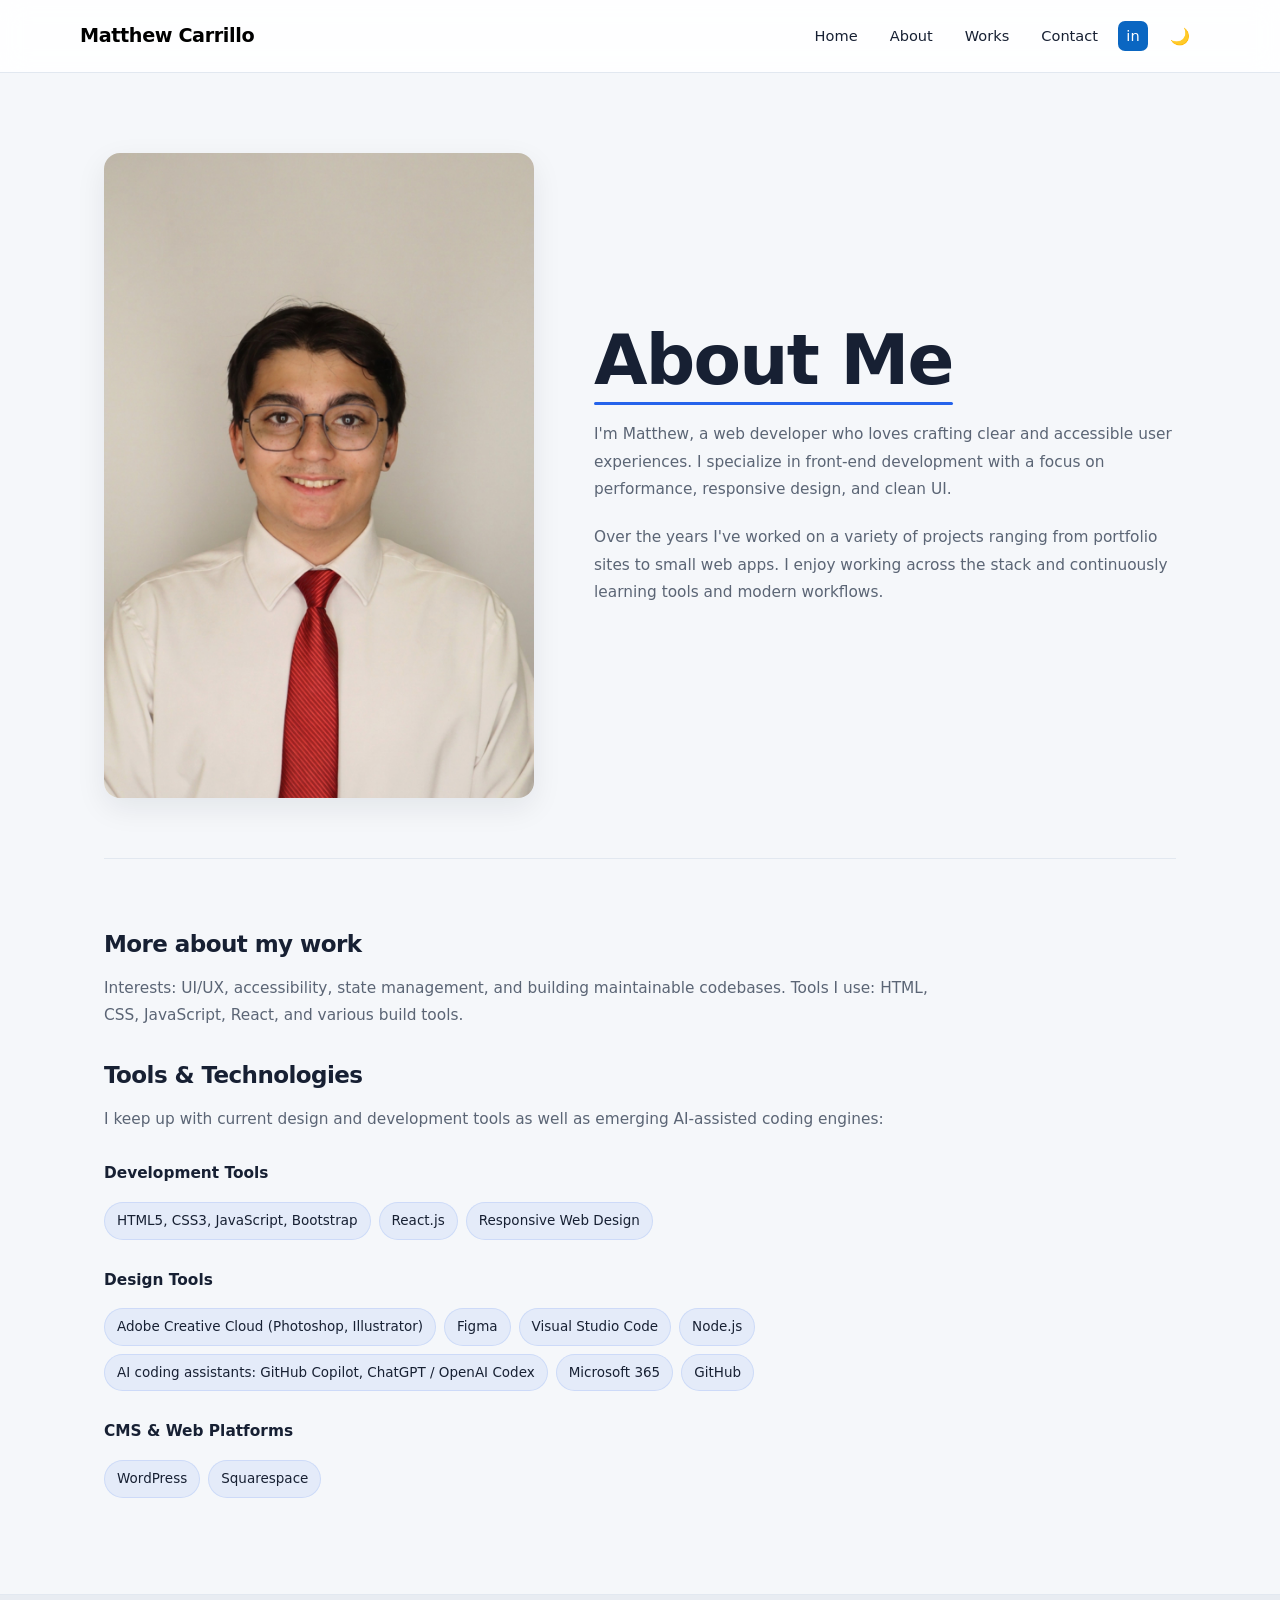
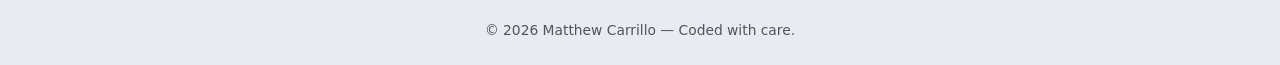
==== commit 6fb021d3: "photos" ====
--- a/about.html
+++ b/about.html
@@ -42,7 +42,7 @@
 
           <a
             class="linkedin-link"
-            href="https://www.linkedin.com/in/matthew-carrillo-68a561294/"
+            href="https://www.linkedin.com/in/matthew-r-carrillo/"
             target="_blank"
             rel="noopener noreferrer"
             aria-label="LinkedIn profile"
@@ -55,80 +55,97 @@
     </header>
 
     <main>
-      <section class="section about about-page">
-        <div class="container about-inner">
-          <!-- Profile Image -->
-          <div class="about-photo">
-            <img
-              src="https://placehold.co/320x320?text=Matthew"
-              alt="Matthew Carrillo"
-            />
-          </div>
+      
+<section class="section about about-page">
+  <div class="container">
 
-          <!-- About Text -->
-          <div class="about-text about-content">
-            <h1>About Me</h1>
+    <!-- TOP SECTION: PHOTO LEFT, INTRO RIGHT -->
+    <div class="about-profile">
 
-            <p class="about-intro">
-              I'm Matthew, a web developer who loves crafting clear and
-              accessible user experiences. I specialize in front-end development
-              with a focus on performance, responsive design, and clean UI.
-            </p>
+      <div class="about-photo">
+        <img
+          src="imgs/MC-Photo-1.jpg"
+          alt="Portrait of Matthew Carrillo"
+        />
+      </div>
 
-            <p class="about-description">
-              Over the years I've worked on a variety of projects ranging from
-              portfolio sites to small web apps. I enjoy working across the
-              stack and continuously learning tools and modern workflows.
-            </p>
+      <div class="about-content">
+        <h1>About Me</h1>
 
-            <h3>More about my work</h3>
+        <p class="about-intro">
+          I'm Matthew, a web developer who loves crafting clear
+          and accessible user experiences. I specialize in
+          front-end development with a focus on performance,
+          responsive design, and clean UI.
+        </p>
 
-            <p>
-              Interests: UI/UX, accessibility, state management, and building
-              maintainable codebases. Tools I use: HTML, CSS, JavaScript, React,
-              and various build tools.
-            </p>
+        <p class="about-description">
+          Over the years I've worked on a variety of projects
+          ranging from portfolio sites to small web apps.
+          I enjoy working across the stack and continuously
+          learning tools and modern workflows.
+        </p>
+      </div>
 
-            <h3>Tools & Technologies</h3>
+    </div>
 
-            <p>
-              I keep up with current design and development tools as well as
-              emerging AI-assisted coding engines:
-            </p>
+    <!-- BOTTOM SECTION: FULL WIDTH CONTENT -->
+    <div class="about-details about-content">
 
-            <h4>Development Tools</h4>
+      <h3>More about my work</h3>
 
-            <ul class="tech-list">
-              <li class="tech-item">HTML5, CSS3, JavaScript, Bootstrap</li>
-              <li class="tech-item">React.js</li>
-              <li class="tech-item">Responsive Web Design</li>
-            </ul>
+      <p>
+        Interests: UI/UX, accessibility, state management,
+        and building maintainable codebases. Tools I use:
+        HTML, CSS, JavaScript, React, and various build tools.
+      </p>
 
-            <h4>Design Tools</h4>
+      <h3>Tools & Technologies</h3>
 
-            <ul class="tech-list">
-              <li class="tech-item">
-                Adobe Creative Cloud (Photoshop, Illustrator)
-              </li>
-              <li class="tech-item">Figma</li>
-              <li class="tech-item">Visual Studio Code</li>
-              <li class="tech-item">Node.js</li>
-              <li class="tech-item">
-                AI coding assistants: GitHub Copilot, ChatGPT / OpenAI Codex
-              </li>
-              <li class="tech-item">Microsoft 365</li>
-              <li class="tech-item">GitHub</li>
-            </ul>
+      <p>
+        I keep up with current design and development tools
+        as well as emerging AI-assisted coding engines:
+      </p>
 
-            <h4>CMS & Web Platforms</h4>
+      <h4>Development Tools</h4>
 
-            <ul class="tech-list">
-              <li class="tech-item">WordPress</li>
-              <li class="tech-item">Squarespace</li>
-            </ul>
-          </div>
-        </div>
-      </section>
+      <ul class="tech-list">
+        <li class="tech-item">
+          HTML5, CSS3, JavaScript, Bootstrap
+        </li>
+        <li class="tech-item">React.js</li>
+        <li class="tech-item">Responsive Web Design</li>
+      </ul>
+
+      <h4>Design Tools</h4>
+
+      <ul class="tech-list">
+        <li class="tech-item">
+          Adobe Creative Cloud (Photoshop, Illustrator)
+        </li>
+        <li class="tech-item">Figma</li>
+        <li class="tech-item">Visual Studio Code</li>
+        <li class="tech-item">Node.js</li>
+        <li class="tech-item">
+          AI coding assistants: GitHub Copilot,
+          ChatGPT / OpenAI Codex
+        </li>
+        <li class="tech-item">Microsoft 365</li>
+        <li class="tech-item">GitHub</li>
+      </ul>
+
+      <h4>CMS & Web Platforms</h4>
+
+      <ul class="tech-list">
+        <li class="tech-item">WordPress</li>
+        <li class="tech-item">Squarespace</li>
+      </ul>
+
+    </div>
+
+  </div>
+</section>
+
     </main>
 
     <footer class="site-footer">
--- a/style.css
+++ b/style.css
@@ -1,43 +1,40 @@
 /* =========================================================
-   MODERN TECH PORTFOLIO
-   Light + Dark Theme
-   Typography: Space Grotesk + Inter
-   ========================================================= */
-
-/* =========================================================
+
+   MODERN TECH PORTFOLIO   Light + Dark Theme   Typography: Space Grotesk + Inter
+
+   ========================================================= */
+
+/* =========================================================
+
    COLOR SYSTEM
+
    ========================================================= */
 
 :root {
   --bg: #f5f7fa;
   --card: #ffffff;
   --card-hover: #f8fafc;
-
   --accent: #2563eb;
   --accent-hover: #1d4ed8;
   --accent-soft: rgba(37, 99, 235, 0.08);
-
   --text: #172033;
   --muted-text: #5b6575;
-
   --border: #e2e8f0;
   --border-strong: #cbd5e1;
-
   --footer-bg: #e8ecf2;
   --footer-text: #4b5563;
-
   --shadow-sm: 0 4px 14px rgba(15, 23, 42, 0.05);
   --shadow-md: 0 10px 30px rgba(15, 23, 42, 0.08);
-
   --radius-sm: 8px;
   --radius-md: 12px;
   --radius-lg: 16px;
-
   --transition: 220ms ease;
 }
 
 /* =========================================================
+
    LINKS
+
    ========================================================= */
 
 a,
@@ -52,35 +49,33 @@
 }
 
 /* =========================================================
+
    DARK THEME
+
    ========================================================= */
 
 .dark {
   --bg: #0b1120;
   --card: #151e2e;
   --card-hover: #1a2638;
-
   --accent: #60a5fa;
   --accent-hover: #93c5fd;
   --accent-soft: rgba(96, 165, 250, 0.1);
-
   --text: #f8fafc;
   --muted-text: #b8c2d1;
-
   --border: #263449;
   --border-strong: #34445c;
-
   --footer-bg: #111827;
   --footer-text: #b8c2d1;
-
   --shadow-sm: 0 4px 16px rgba(0, 0, 0, 0.18);
   --shadow-md: 0 12px 35px rgba(0, 0, 0, 0.28);
 }
 
 /* =========================================================
+
    GLOBAL RESET
-   ========================================================= */
-
+
+   ========================================================= */
 * {
   box-sizing: border-box;
 }
@@ -98,7 +93,6 @@
 
 body {
   margin: 0;
-
   font-family:
     "Inter",
     system-ui,
@@ -108,23 +102,42 @@
     "Helvetica Neue",
     Arial,
     sans-serif;
-
   background: var(--bg);
   color: var(--text);
-
   font-size: 1rem;
   line-height: 1.6;
-
   -webkit-font-smoothing: antialiased;
   text-rendering: optimizeLegibility;
-
   transition:
     background-color var(--transition),
     color var(--transition);
 }
 
-/* =========================================================
+/* =========================================
+
+   STICKY FOOTER   Keeps the footer at the bottom of   short pages, including mobile.
+
+   ========================================= */
+
+html,
+body {
+  min-height: 100%;
+}
+
+body {
+  min-height: 100vh;
+  display: flex;
+  flex-direction: column;
+}
+
+main {
+  flex: 1;
+}
+
+/* =========================================================
+
    TYPOGRAPHY
+
    ========================================================= */
 
 h1,
@@ -133,7 +146,6 @@
 h4,
 .brand {
   font-family: "Space Grotesk", "Inter", system-ui, sans-serif;
-
   color: var(--text);
 }
 
@@ -145,7 +157,6 @@
 
 h1 {
   margin: 0 0 1rem;
-
   font-size: clamp(2.5rem, 6vw, 4.5rem);
   line-height: 1.05;
   font-weight: 700;
@@ -153,7 +164,6 @@
 
 h2 {
   margin: 0 0 0.75rem;
-
   font-size: clamp(2rem, 4vw, 3rem);
   line-height: 1.1;
   font-weight: 700;
@@ -161,7 +171,6 @@
 
 h3 {
   margin: 0 0 0.5rem;
-
   font-size: clamp(1.25rem, 2vw, 1.5rem);
   line-height: 1.2;
   font-weight: 600;
@@ -172,19 +181,22 @@
 }
 
 /* =========================================================
+
    CONTAINER
+
    ========================================================= */
 
 .container {
   width: 100%;
   max-width: 1120px;
-
   margin: 0 auto;
   padding: 0 24px;
 }
 
 /* =========================================================
+
    THEME TRANSITIONS
+
    ========================================================= */
 
 html,
@@ -192,8 +204,6 @@
 .site-header,
 .site-footer,
 .work-card,
-.contact-form input,
-.contact-form textarea,
 .nav-links,
 .tech-item,
 .project-photo-placeholder {
@@ -205,19 +215,17 @@
 }
 
 /* =========================================================
+
    HEADER
+
    ========================================================= */
 
 .site-header {
   position: sticky;
   top: 0;
-
   z-index: 40;
-
   background: rgba(255, 255, 255, 0.88);
-
   border-bottom: 1px solid var(--border);
-
   backdrop-filter: blur(14px);
   -webkit-backdrop-filter: blur(14px);
 }
@@ -228,28 +236,24 @@
 
 .header-inner {
   position: relative;
-
   display: flex;
   align-items: center;
-
   min-height: 72px;
   padding: 12px 0;
 }
 
 /* =========================================================
+
    BRAND
+
    ========================================================= */
 
 .brand {
   color: var(--text);
-
   text-decoration: none;
-
   font-size: clamp(1.05rem, 1.5vw, 1.3rem);
   font-weight: 700;
-
   letter-spacing: -0.02em;
-
   transition: color var(--transition);
 }
 
@@ -258,45 +262,35 @@
 }
 
 /* =========================================================
+
    NAVIGATION
+
    ========================================================= */
 
 .nav-toggle {
   display: inline-flex;
-
   align-items: center;
   justify-content: center;
-
   background: transparent;
   border: 0;
-
   color: var(--text);
-
   cursor: pointer;
 }
 
 .nav-links {
   display: flex;
-
   gap: 8px;
-
   align-items: center;
 }
 
 .nav-links a {
   position: relative;
-
   color: var(--text);
-
   text-decoration: none;
-
   padding: 9px 12px;
-
   border-radius: var(--radius-sm);
-
   font-size: 0.95rem;
   font-weight: 500;
-
   transition:
     color var(--transition),
     background-color var(--transition),
@@ -309,28 +303,23 @@
 }
 
 /* =========================================================
+
    LINKEDIN
+
    ========================================================= */
 
 .linkedin-link {
   display: inline-flex;
-
   align-items: center;
   justify-content: center;
-
   width: 30px;
   height: 30px;
-
   padding: 0 !important;
-
   border-radius: 7px !important;
-
   background: #0a66c2;
   color: #ffffff !important;
-
   font-weight: 700;
   font-size: 0.9rem;
-
   transition:
     transform var(--transition),
     background-color var(--transition);
@@ -339,33 +328,27 @@
 .linkedin-link:hover {
   background: #004182 !important;
   color: #ffffff !important;
-
   transform: translateY(-3px) scale(1.05);
 }
 
 /* =========================================================
+
    THEME TOGGLE
+
    ========================================================= */
 
 .theme-toggle {
   display: inline-flex;
-
   align-items: center;
   justify-content: center;
-
   width: 40px;
   height: 40px;
-
   border: 0;
   border-radius: var(--radius-sm);
-
   background: transparent;
   color: var(--text);
-
   font-size: 1.05rem;
-
   cursor: pointer;
-
   transition:
     transform 300ms ease,
     background-color var(--transition),
@@ -375,34 +358,31 @@
 .theme-toggle:hover {
   background: var(--accent-soft);
   color: var(--accent);
-
   transform: rotate(18deg) scale(1.08);
 }
 
 /* =========================================================
+
    ACCESSIBILITY
+
    ========================================================= */
 
 .sr-only {
   position: absolute;
-
   width: 1px;
   height: 1px;
-
   padding: 0;
   margin: -1px;
-
   overflow: hidden;
-
   clip: rect(0, 0, 0, 0);
-
   white-space: nowrap;
-
   border: 0;
 }
 
 /* =========================================================
+
    SECTIONS
+
    ========================================================= */
 
 .section {
@@ -410,77 +390,9 @@
 }
 
 /* =========================================================
-   ABOUT / HERO
-   ========================================================= */
-
-.about-inner {
-  display: flex;
-
-  gap: 48px;
-
-  align-items: center;
-
-  animation: heroFadeUp 0.8s ease both;
-}
-
-.about-text {
-  max-width: 70ch;
-}
-
-.about-text h1 {
-  margin-bottom: 12px;
-
-  animation: heroTitle 0.8s ease both;
-}
-
-.about-text p {
-  margin: 8px 0;
-
-  color: var(--muted-text);
-
-  line-height: 1.7;
-
-  font-size: clamp(0.95rem, 1.6vw, 1.05rem);
-
-  animation: heroText 0.8s ease both;
-}
-
-.about-text p:nth-of-type(2) {
-  animation-delay: 0.12s;
-}
-
-/* =========================================================
-   PROFILE IMAGE
-   ========================================================= */
-
-.avatar-wrap {
-  animation: profileAppear 0.8s ease 0.15s both;
-}
-
-.avatar-wrap img {
-  width: 200px;
-  height: 200px;
-
-  object-fit: cover;
-
-  border-radius: var(--radius-lg);
-  border: 4px solid var(--card);
-
-  box-shadow: var(--shadow-md);
-
-  transition:
-    transform 350ms ease,
-    box-shadow 350ms ease;
-}
-
-.avatar-wrap img:hover {
-  transform: translateY(-7px) scale(1.025);
-
-  box-shadow: 0 18px 40px rgba(15, 23, 42, 0.16);
-}
-
-/* =========================================================
+
    WORK / PROJECTS
+
    ========================================================= */
 
 .works h2,
@@ -492,18 +404,25 @@
   margin-bottom: 8px;
 }
 
+/* =========================================
+
+   SELECTED WORKS GRID
+
+   ========================================= */
+
 .works-grid {
   display: grid;
-
-  grid-template-columns: repeat(auto-fit, minmax(240px, 1fr));
-
-  gap: 20px;
-
-  margin-top: 24px;
-}
-
-/* =========================================================
+  grid-template-columns: repeat(3, minmax(0, 1fr));
+  column-gap: 28px;
+  row-gap: 32px;
+  margin-top: 28px;
+  align-items: start;
+}
+
+/* =========================================================
+
    WORK SECTION TITLE ANIMATION
+
    ========================================================= */
 
 .works h2 {
@@ -513,18 +432,12 @@
 
 .works h2::after {
   content: "";
-
   display: block;
-
   width: 42px;
   height: 3px;
-
   margin-top: 8px;
-
   background: var(--accent);
-
   border-radius: 999px;
-
   transition: width 350ms ease;
 }
 
@@ -533,30 +446,22 @@
 }
 
 /* =========================================================
+
    PROJECT CARD
+
    ========================================================= */
 
 .work-card {
   display: flex;
-
   flex-direction: column;
-
-  height: 100%;
-
-  padding: 18px;
-
+  height: auto;
+  padding: 20px;
   background: var(--card);
-
   border: 1px solid var(--border);
-
   border-radius: var(--radius-md);
-
   box-shadow: var(--shadow-sm);
-
   opacity: 0;
-
   animation: cardAppear 0.65s ease forwards;
-
   transition:
     transform 300ms ease,
     box-shadow 300ms ease,
@@ -578,36 +483,26 @@
 
 .work-card:hover {
   transform: translateY(-8px);
-
   background: var(--card-hover);
-
   border-color: var(--border-strong);
-
   box-shadow: var(--shadow-md);
 }
 
 /* =========================================================
-   PROJECT THUMBNAIL
-   Clean lift + glow effect
+
+   PROJECT THUMBNAIL   Clean lift + glow effect
+
    ========================================================= */
 
 .work-thumb {
   position: relative;
-
   width: 100%;
-
   aspect-ratio: 16 / 9;
-
   margin-bottom: 14px;
-
   border-radius: var(--radius-sm);
-
   background: linear-gradient(135deg, #e8f0ff, #f8fafc);
-
   overflow: hidden;
-
   isolation: isolate;
-
   transition:
     transform 350ms ease,
     box-shadow 350ms ease;
@@ -621,21 +516,13 @@
 
 .work-thumb::before {
   content: "";
-
   position: absolute;
-
   inset: 8px;
-
   background: var(--accent);
-
   border-radius: var(--radius-sm);
-
   opacity: 0;
-
   filter: blur(18px);
-
   transform: scale(0.92);
-
   transition:
     opacity 400ms ease,
     transform 400ms ease;
@@ -645,18 +532,12 @@
 
 .work-thumb img {
   display: block;
-
   width: 100%;
   height: 100%;
-
   object-fit: cover;
-
   position: relative;
-
   z-index: 2;
-
   border-radius: var(--radius-sm);
-
   transition:
     transform 400ms ease,
     box-shadow 400ms ease;
@@ -670,65 +551,59 @@
 
 .work-card:hover .work-thumb::before {
   opacity: 0.35;
-
   transform: scale(1);
 }
 
 .work-card:hover .work-thumb img {
   transform: scale(1.045);
-
   box-shadow: 0 8px 25px rgba(37, 99, 235, 0.18);
 }
 
 /* =========================================================
+
    PROJECT CARD TEXT
+
    ========================================================= */
 
 .work-card h3 {
+  margin-top: 0;
   margin-bottom: 8px;
 }
 
 .work-card p {
-  flex: 1;
-
+  flex: none;
   margin-bottom: 16px;
-
   color: var(--muted-text);
-
-  line-height: 1.6;
-}
-
-/* =========================================================
+  line-height: 1.7;
+}
+
+/* =========================================================
+
    BUTTONS
-   ========================================================= */
-
-.btn {
+
+   ========================================================= */
+
+.work-card .btn {
+  margin-top: 0;
+  align-self: flex-start;
+}
+
+.btn,
+a.btn:visited {
   display: inline-flex;
-
   align-items: center;
   justify-content: center;
-
   width: fit-content;
-
   padding: 10px 16px;
-
   background: var(--accent);
-
   color: #ffffff;
-
   border: 0;
-
   border-radius: var(--radius-sm);
-
   text-decoration: none;
-
   font-size: 0.95rem;
   font-weight: 600;
-
   cursor: pointer;
-
   box-shadow: 0 4px 12px rgba(37, 99, 235, 0.18);
-
   transition:
     background-color 200ms ease,
     transform 200ms ease,
@@ -737,9 +612,8 @@
 
 .btn:hover {
   background: var(--accent-hover);
-
+  color: #ffffff;
   transform: translateY(-3px);
-
   box-shadow: 0 8px 18px rgba(37, 99, 235, 0.22);
 }
 
@@ -748,122 +622,38 @@
 }
 
 /* =========================================================
+
    CONTACT
+
    ========================================================= */
 
 .contact .container {
   text-align: center;
 }
 
-.contact-form {
-  display: flex;
-
-  flex-direction: column;
-
-  align-items: stretch;
-
-  gap: 14px;
-
-  max-width: 62ch;
-
-  margin: 20px auto 0;
-
-  padding: 0 8px;
-}
-
-.contact-form label {
-  display: flex;
-
-  flex-direction: column;
-
-  align-items: flex-start;
-
-  gap: 6px;
-
-  color: var(--text);
-
-  font-size: 0.95rem;
-  font-weight: 500;
-}
-
-.contact-form input,
-.contact-form textarea {
-  width: 100%;
-
-  padding: 12px 14px;
-
-  background: var(--card);
-
-  color: var(--text);
-
-  border: 1px solid var(--border-strong);
-
-  border-radius: var(--radius-sm);
-
-  font-family: inherit;
-  font-size: 1rem;
-
-  outline: none;
-
-  transition:
-    border-color var(--transition),
-    box-shadow var(--transition),
-    background-color var(--transition);
-}
-
-.contact-form textarea {
-  min-height: 140px;
-
-  resize: vertical;
-}
-
-.contact-form input::placeholder,
-.contact-form textarea::placeholder {
-  color: var(--muted-text);
-
-  opacity: 0.7;
-}
-
-.contact-form input:focus,
-.contact-form textarea:focus {
-  border-color: var(--accent);
-
-  box-shadow: 0 0 0 3px var(--accent-soft);
-}
-
-/* =========================================================
+/* =========================================================
+
    TECHNOLOGIES
+
    ========================================================= */
 
 .tech-list {
   display: flex;
-
   flex-wrap: wrap;
-
   gap: 8px;
-
   margin: 16px 0;
-
   padding: 0;
-
   list-style: none;
 }
 
 .tech-item {
   display: inline-flex;
-
   align-items: center;
-
   padding: 7px 12px;
-
   background: var(--accent-soft);
-
   color: var(--text);
-
   border: 1px solid rgba(37, 99, 235, 0.12);
-
   border-radius: 999px;
-
   font-size: 0.88rem;
   font-weight: 500;
 }
@@ -873,90 +663,41 @@
 }
 
 /* =========================================================
-   PROJECT DETAIL
-   ========================================================= */
-
-.project-detail {
-  display: grid;
-
-  grid-template-columns:
-    minmax(0, 1.2fr)
-    minmax(220px, 0.8fr);
-
-  gap: 40px;
-
-  align-items: center;
-
-  margin-top: 28px;
-}
-
-.project-photo-placeholder {
-  width: 100%;
-
-  aspect-ratio: 16 / 9;
-
-  background: var(--card);
-
-  border: 2px dashed var(--border-strong);
-
-  border-radius: var(--radius-md);
-}
-
-.project-blurb {
-  margin: 0 0 20px;
-
-  color: var(--muted-text);
-
-  font-size: 0.95rem;
-
-  line-height: 1.7;
-}
-
-/* =========================================================
+
    FOOTER
+
    ========================================================= */
 
 .site-footer {
   padding: 24px 0;
-
   text-align: center;
-
   background: var(--footer-bg);
-
   color: var(--footer-text);
-
   border-top: 1px solid var(--border);
-
   font-size: 0.9rem;
 }
 
 /* =========================================================
+
    HAMBURGER MENU
+
    ========================================================= */
 
 .menu-icon {
   display: inline-block;
-
   position: relative;
-
   width: 22px;
   height: 18px;
 }
 
 .menu-icon span {
   position: absolute;
-
   left: 0;
   right: 0;
-
   display: block;
-
   height: 2px;
-
   background: var(--text);
-
   border-radius: 2px;
-
   transition:
     transform var(--transition),
     opacity 180ms ease,
@@ -988,392 +729,220 @@
 }
 
 /* =========================================================
+
    TABLET
+
    ========================================================= */
 
 @media (min-width: 700px) and (max-width: 999px) {
   #nav-links {
     display: flex;
-
     flex-direction: row;
   }
-
   .nav-toggle {
     display: none;
   }
-
   .nav-links {
     order: 2;
-
     margin-left: auto;
-
     align-items: center;
   }
-
   .theme-toggle {
     order: 3;
-
     margin-left: 12px;
   }
-
-  .about-inner {
-    align-items: flex-start;
-
-    text-align: left;
-  }
-
   .works-grid {
     grid-template-columns: repeat(2, 1fr);
   }
-
-  .avatar-wrap img {
-    width: 200px;
-    height: 200px;
-  }
-}
-
-/* =========================================================
+}
+
+/* =========================================================
+
    DESKTOP
+
    ========================================================= */
 
 @media (min-width: 1000px) {
   #nav-links {
     display: flex;
-
     flex-direction: row;
   }
-
   .nav-toggle {
     display: none;
   }
-
   .nav-links {
     order: 2;
-
     margin-left: auto;
-
     align-items: center;
   }
-
   .theme-toggle {
     order: 3;
-
     margin-left: 12px;
   }
-
-  .about-inner {
-    gap: 64px;
-  }
-
   .works-grid {
     grid-template-columns: repeat(3, 1fr);
   }
-
-  .avatar-wrap img {
-    width: 240px;
-    height: 240px;
-  }
-}
-
-/* =========================================================
+}
+
+/* =========================================================
+
    MOBILE
+
    ========================================================= */
 
 @media (max-width: 699px) {
   .container {
     padding: 0 18px;
   }
-
   .section {
     padding: 64px 0;
   }
-
-  .about-inner {
-    flex-direction: column;
-
-    align-items: center;
-
-    text-align: center;
-  }
-
-  .about-text {
-    padding-top: 12px;
-  }
-
-  .avatar-wrap img {
-    width: 130px;
-    height: 130px;
-  }
-
   .site-header {
     padding: 8px 0;
   }
-
   .header-inner {
     min-height: 64px;
-
     padding: 0 8px;
   }
-
   .nav-toggle {
     position: absolute;
-
     right: 8px;
-
     top: 50%;
-
     transform: translateY(-50%);
-
     z-index: 60;
-
     width: 46px;
     height: 46px;
-
     border-radius: var(--radius-sm);
-
     font-size: 1.5rem;
   }
-
   .theme-toggle {
     position: absolute;
-
     right: 64px;
-
     top: 50%;
-
     transform: translateY(-50%);
-
     width: 40px;
     height: 40px;
   }
-
   #nav-links {
     position: absolute;
-
     left: 0;
     right: 0;
-
     top: 100%;
-
     display: flex;
-
     flex-direction: column;
-
     width: 100%;
-
     max-height: 0;
-
     padding: 0;
-
     overflow: hidden;
-
     opacity: 0;
-
     transform: translateY(-6px);
-
     background: var(--card);
-
     border-bottom: 1px solid var(--border);
-
     box-shadow: var(--shadow-md);
-
     z-index: 50;
-
     transition:
       max-height var(--transition),
       opacity var(--transition),
       transform var(--transition);
   }
-
   #nav-links.open {
     max-height: 420px;
-
     padding: 12px 0;
-
     opacity: 1;
-
     transform: translateY(0);
   }
-
   .nav-links a {
     display: block;
-
     width: 100%;
-
     padding: 14px 20px;
-
     font-size: 1rem;
   }
-
   .nav-links a.linkedin-link {
     display: inline-flex;
-
     width: 30px;
-
     align-self: center;
-
     padding: 0 !important;
   }
-
   .works-grid {
     grid-template-columns: 1fr;
   }
-
   .contact .container {
     padding: 0 18px;
-
     text-align: center;
   }
-
   .site-header.nav-open .brand {
     display: none;
   }
-
   .project-detail {
     grid-template-columns: 1fr;
-
     gap: 24px;
   }
-
   h1 {
     font-size: clamp(2.35rem, 12vw, 3.2rem);
   }
 }
 
 /* =========================================================
+
    DARK MODE REFINEMENTS
-   ========================================================= */
-
-.dark .work-card {
-  box-shadow: var(--shadow-sm);
-}
-
-.dark .work-card:hover {
-  box-shadow: var(--shadow-md);
-}
-
-.dark .nav-links a:hover {
-  background: var(--accent-soft);
-
-  color: var(--accent);
-}
-
-/* =========================================================
+
+   ========================================================= */
+
+/* =========================================================
+
    HOMEPAGE ANIMATION KEYFRAMES
-   ========================================================= */
-
-@keyframes heroFadeUp {
-  from {
-    opacity: 0;
-
-    transform: translateY(24px);
-  }
-
-  to {
-    opacity: 1;
-
-    transform: translateY(0);
-  }
-}
-
-@keyframes heroTitle {
-  from {
-    opacity: 0;
-
-    transform: translateY(18px);
-  }
-
-  to {
-    opacity: 1;
-
-    transform: translateY(0);
-  }
-}
-
-@keyframes heroText {
-  from {
-    opacity: 0;
-
-    transform: translateY(14px);
-  }
-
-  to {
-    opacity: 1;
-
-    transform: translateY(0);
-  }
-}
-
-@keyframes profileAppear {
-  from {
-    opacity: 0;
-
-    transform: translateX(-20px) scale(0.96);
-  }
-
-  to {
-    opacity: 1;
-
-    transform: translateX(0) scale(1);
-  }
-}
+
+   ========================================================= */
 
 @keyframes cardAppear {
   from {
     opacity: 0;
-
     transform: translateY(24px);
   }
-
   to {
     opacity: 1;
-
     transform: translateY(0);
   }
 }
 
 /* =========================================================
+
    REDUCED MOTION
+
    ========================================================= */
 
 @media (prefers-reduced-motion: reduce) {
   html {
     scroll-behavior: auto;
   }
-
   *,
   *::before,
   *::after {
     transition-duration: 0.01ms !important;
-
     animation-duration: 0.01ms !important;
-
     animation-iteration-count: 1 !important;
   }
-
-  .about-inner,
-  .about-text h1,
-  .about-text p,
-  .avatar-wrap,
   .work-card {
     animation: none;
-
     opacity: 1;
-
     transform: none;
   }
 }
 
 /* =========================================
+
    ABOUT PAGE ANIMATIONS
+
    ========================================= */
 
 /* Main About section */
+
 .about-page {
   overflow: hidden;
 }
 
 /* Profile photo enters from the left */
+
 .about-photo {
   opacity: 0;
   transform: translateX(-45px);
@@ -1382,6 +951,7 @@
 }
 
 /* Give the image a little interaction */
+
 .about-photo img {
   display: block;
   width: 100%;
@@ -1398,6 +968,7 @@
 }
 
 /* Text enters from the right */
+
 .about-content {
   opacity: 0;
   transform: translateX(45px);
@@ -1406,6 +977,7 @@
 }
 
 /* Main heading */
+
 .about-content h1 {
   position: relative;
   width: fit-content;
@@ -1425,6 +997,7 @@
 }
 
 /* Section headings */
+
 .about-content h3,
 .about-content h4 {
   transition:
@@ -1439,6 +1012,7 @@
 }
 
 /* Technology items */
+
 .about-content .tech-item {
   opacity: 0;
   transform: translateY(12px);
@@ -1446,6 +1020,7 @@
 }
 
 /* Stagger the technology items */
+
 .about-content .tech-item:nth-child(1) {
   animation-delay: 650ms;
 }
@@ -1475,6 +1050,7 @@
 }
 
 /* Technology item hover */
+
 .about-content .tech-item {
   transition:
     transform 220ms ease,
@@ -1487,7 +1063,9 @@
 }
 
 /* =========================================
+
    ABOUT PAGE KEYFRAMES
+
    ========================================= */
 
 @keyframes aboutPhotoEnter {
@@ -1495,7 +1073,6 @@
     opacity: 0;
     transform: translateX(-45px);
   }
-
   to {
     opacity: 1;
     transform: translateX(0);
@@ -1507,7 +1084,6 @@
     opacity: 0;
     transform: translateX(45px);
   }
-
   to {
     opacity: 1;
     transform: translateX(0);
@@ -1518,7 +1094,6 @@
   from {
     width: 0;
   }
-
   to {
     width: 100%;
   }
@@ -1529,7 +1104,6 @@
     opacity: 0;
     transform: translateY(12px);
   }
-
   to {
     opacity: 1;
     transform: translateY(0);
@@ -1537,7 +1111,9 @@
 }
 
 /* =========================================
+
    REDUCED MOTION
+
    ========================================= */
 
 @media (prefers-reduced-motion: reduce) {
@@ -1548,12 +1124,10 @@
     transform: none;
     animation: none;
   }
-
   .about-content h1::after {
     width: 100%;
     animation: none;
   }
-
   .about-photo img,
   .about-content h3,
   .about-content h4,
@@ -1561,217 +1135,735 @@
     transition: none;
   }
 }
+
 /* =========================================
+
    PROJECT PAGE
+
    ========================================= */
 
 .project-page {
-    overflow: hidden;
-}
-
+  overflow: hidden;
+}
 
 /* =========================================
+
    PROJECT HEADING
+
    ========================================= */
 
 .project-heading {
+  opacity: 0;
+  transform: translateY(25px);
+  animation: projectHeadingEnter 700ms ease forwards;
+  animation-delay: 100ms;
+}
+
+.project-label {
+  display: inline-block;
+  margin-bottom: 10px;
+  color: var(--accent);
+  font-size: 0.85rem;
+  font-weight: 700;
+  letter-spacing: 0.08em;
+  text-transform: uppercase;
+}
+
+.project-heading h1 {
+  margin-bottom: 12px;
+}
+
+.project-subtitle {
+  max-width: 700px;
+  color: var(--muted-text);
+  font-size: 1.05rem;
+  line-height: 1.6;
+}
+
+/* =========================================
+
+   PROJECT DETAIL
+
+   ========================================= */
+
+.project-detail {
+  display: grid;
+  grid-template-columns: minmax(0, 1fr) minmax(0, 1fr);
+  gap: 32px;
+  align-items: start;
+  margin-top: 28px;
+  opacity: 0;
+  animation: projectDetailEnter 800ms ease forwards;
+  animation-delay: 350ms;
+}
+
+/* Project visual */
+
+.project-visual {
+  overflow: hidden;
+  position: relative;
+  transition:
+    transform 350ms ease,
+    box-shadow 350ms ease;
+}
+
+/* Subtle hover effect */
+
+.project-visual:hover {
+  transform: translateY(-5px);
+  box-shadow: var(--shadow-md);
+}
+
+/* Add a subtle animated shine */
+
+.project-visual::after {
+  content: "";
+  position: absolute;
+  top: 0;
+  left: -100%;
+  width: 45%;
+  height: 100%;
+  background: linear-gradient(
+    90deg,
+    transparent,
+    rgba(255, 255, 255, 0.16),
+    transparent
+  );
+  transform: skewX(-20deg);
+  transition: left 650ms ease;
+  pointer-events: none;
+}
+
+.project-visual:hover::after {
+  left: 140%;
+}
+
+/* =========================================
+
+   PROJECT INFORMATION
+
+   ========================================= */
+
+.project-info {
+  opacity: 0;
+  animation: projectInfoEnter 700ms ease forwards;
+  animation-delay: 550ms;
+}
+
+/* =========================================
+
+   PROJECT BUTTONS
+
+   ========================================= */
+
+.project-actions {
+  display: flex;
+  flex-wrap: wrap;
+  gap: 12px;
+  margin-top: 24px;
+}
+
+/* Make the live project button stand out */
+
+.project-live-btn {
+  position: relative;
+}
+
+/* =========================================
+
+   PROJECT KEYFRAMES
+
+   ========================================= */
+
+@keyframes projectHeadingEnter {
+  from {
     opacity: 0;
     transform: translateY(25px);
-    animation: projectHeadingEnter 700ms ease forwards;
-    animation-delay: 100ms;
-}
-
-.project-label {
-    display: inline-block;
-    margin-bottom: 10px;
-    color: var(--accent);
-    font-size: 0.85rem;
-    font-weight: 700;
-    letter-spacing: 0.08em;
-    text-transform: uppercase;
-}
-
-.project-heading h1 {
-    margin-bottom: 12px;
-}
-
-.project-subtitle {
-    max-width: 700px;
-    color: var(--muted-text);
-    font-size: 1.05rem;
-    line-height: 1.6;
-}
-
+  }
+  to {
+    opacity: 1;
+    transform: translateY(0);
+  }
+}
+
+@keyframes projectDetailEnter {
+  from {
+    opacity: 0;
+    transform: translateY(35px);
+  }
+  to {
+    opacity: 1;
+    transform: translateY(0);
+  }
+}
+
+@keyframes projectInfoEnter {
+  from {
+    opacity: 0;
+    transform: translateX(25px);
+  }
+  to {
+    opacity: 1;
+    transform: translateX(0);
+  }
+}
 
 /* =========================================
-   PROJECT DETAIL
+
+   REDUCED MOTION
+
    ========================================= */
 
-.project-detail {
-    opacity: 0;
-    animation: projectDetailEnter 800ms ease forwards;
-    animation-delay: 350ms;
-}
-
-
-/* Project visual */
-.project-visual {
-    overflow: hidden;
-    position: relative;
-    transition:
-        transform 350ms ease,
-        box-shadow 350ms ease;
-}
-
-
-/* Subtle hover effect */
-.project-visual:hover {
-    transform: translateY(-5px);
-    box-shadow: var(--shadow-md);
-}
-
-
-/* Add a subtle animated shine */
-.project-visual::after {
-    content: "";
-    position: absolute;
-    top: 0;
-    left: -100%;
-    width: 45%;
-    height: 100%;
-    background: linear-gradient(
-        90deg,
-        transparent,
-        rgba(255, 255, 255, 0.16),
-        transparent
+@media (prefers-reduced-motion: reduce) {
+  .project-heading,
+  .project-detail,
+  .project-info {
+    opacity: 1;
+    transform: none;
+    animation: none;
+  }
+  .project-visual,
+  .project-actions .btn {
+    transition: none;
+  }
+  .project-visual::after {
+    display: none;
+  }
+}
+
+/* =========================================================
+
+   PROJECT PAGE - TWO TOP PANELS + FULL-WIDTH DETAILS
+
+   ========================================================= */
+
+.project-photo-placeholder {
+  width: 100%;
+  aspect-ratio: 16 / 9;
+  background: var(--card);
+  border: 2px dashed var(--border-strong);
+  border-radius: var(--radius-md);
+}
+
+.project-visual img {
+  display: block;
+  width: 100%;
+  height: auto;
+  object-fit: cover;
+  transition: transform 350ms ease;
+}
+
+.project-visual:hover img {
+  transform: scale(1.03);
+}
+
+.project-info h2,
+.project-breakdown h2 {
+  font-size: clamp(1.4rem, 2.4vw, 1.9rem);
+  line-height: 1.25;
+}
+
+.project-blurb {
+  margin: 0 0 20px;
+  color: var(--muted-text);
+  font-size: 1.05rem;
+  font-weight: 600;
+  line-height: 1.7;
+}
+
+.project-info p {
+  overflow-wrap: anywhere;
+}
+
+.project-breakdown {
+  margin-top: 32px;
+  padding: clamp(24px, 4vw, 40px);
+  background: var(--card);
+  border: 1px solid var(--border);
+  border-radius: var(--radius-lg);
+  box-shadow: var(--shadow-sm);
+  opacity: 0;
+  animation: projectDetailEnter 800ms ease 650ms forwards;
+  transition:
+    background-color var(--transition),
+    border-color var(--transition);
+}
+
+.project-breakdown h2 {
+  margin-bottom: 24px;
+}
+
+.project-breakdown h3 {
+  margin: 28px 0 10px;
+}
+
+.project-breakdown p {
+  max-width: 85ch;
+  color: var(--muted-text);
+  line-height: 1.8;
+}
+
+.project-breakdown p:last-child {
+  margin-bottom: 0;
+}
+
+/* CONTACT SECTION */
+
+.contact-description {
+  max-width: 620px;
+  margin: 0 auto 28px;
+  color: var(--muted-text);
+  line-height: 1.8;
+}
+
+/* Project layout on smaller screens */
+
+@media (max-width: 699px) {
+  .project-detail {
+    grid-template-columns: 1fr;
+    gap: 24px;
+  }
+}
+
+/* =========================================
+
+   DIGITAL PUBLICATION PDF VIEWER
+
+   ========================================= */
+
+.publication-viewer {
+  margin: 28px 0 48px;
+  padding: 24px;
+  background: var(--bg);
+  border: 1px solid var(--border);
+  border-radius: var(--radius-md);
+}
+
+.publication-tabs {
+  display: flex;
+  flex-wrap: wrap;
+  gap: 12px;
+  margin-bottom: 20px;
+}
+
+.publication-tab {
+  padding: 10px 18px;
+  background: var(--card);
+  color: var(--text);
+  border: 1px solid var(--border-strong);
+  border-radius: var(--radius-sm);
+  font: inherit;
+  font-weight: 600;
+  cursor: pointer;
+  transition:
+    background-color var(--transition),
+    color var(--transition),
+    border-color var(--transition);
+}
+
+.publication-tab:hover {
+  border-color: var(--accent);
+  color: var(--accent);
+}
+
+.publication-tab.active {
+  background: var(--accent);
+  border-color: var(--accent);
+  color: #ffffff;
+}
+
+.publication-toolbar {
+  display: flex;
+  align-items: center;
+  justify-content: space-between;
+  margin-bottom: 14px;
+}
+
+#publication-page-label {
+  color: var(--muted-text);
+  font-weight: 600;
+}
+
+#publication-frame {
+  display: block;
+  width: 100%;
+  height: 700px;
+  background: #ffffff;
+  border: 1px solid var(--border);
+  border-radius: var(--radius-sm);
+}
+
+.publication-controls {
+  display: flex;
+  justify-content: space-between;
+  gap: 12px;
+  margin-top: 20px;
+}
+
+.publication-controls .btn:disabled {
+  opacity: 0.4;
+  cursor: not-allowed;
+  transform: none;
+}
+
+@media (max-width: 699px) {
+  .publication-viewer {
+    padding: 14px;
+  }
+  #publication-frame {
+    height: 65vh;
+  }
+  .publication-controls .btn {
+    flex: 1;
+  }
+}
+
+/* =========================================
+
+   SELECTED WORKS - SIX PROJECTS
+
+   ========================================= */
+
+/* Animation timing for the second row */
+
+.work-card:nth-child(4) {
+  animation-delay: 0.54s;
+}
+
+.work-card:nth-child(5) {
+  animation-delay: 0.67s;
+}
+
+.work-card:nth-child(6) {
+  animation-delay: 0.8s;
+}
+
+/* Placeholder projects */
+
+.project-coming-soon {
+  background: var(--border-strong);
+  color: var(--text);
+  cursor: default;
+  box-shadow: none;
+}
+
+.project-coming-soon:hover {
+  background: var(--border-strong);
+  color: var(--text);
+  transform: none;
+  box-shadow: none;
+}
+
+/* =========================================================
+
+   SELECTED WORKS - RESPONSIVE SPACING
+
+   ========================================================= */
+
+@media (min-width: 700px) and (max-width: 999px) {
+  .works-grid {
+    grid-template-columns: repeat(2, minmax(0, 1fr));
+    column-gap: 24px;
+    row-gap: 28px;
+  }
+}
+
+@media (max-width: 699px) {
+  .works-grid {
+    grid-template-columns: 1fr;
+    gap: 24px;
+    margin-top: 28px;
+  }
+  .work-card {
+    padding: 18px;
+  }
+}
+
+/* ==============================================
+
+   CENTERED PORTFOLIO HERO
+
+   ============================================== */
+
+.hero {
+  position: relative;
+  overflow: hidden;
+  padding: 0;
+}
+
+.hero-inner {
+  position: relative;
+  min-height: 660px;
+  display: flex;
+  align-items: center;
+  justify-content: center;
+  isolation: isolate;
+}
+
+/* Subtle background glow */
+
+.hero-inner::before {
+  content: "";
+  position: absolute;
+  width: min(650px, 90vw);
+  height: 550px;
+  top: 8%;
+  left: 50%;
+  transform: translateX(-50%);
+  background: radial-gradient(
+    ellipse,
+    rgba(37, 99, 235, 0.16),
+    transparent 70%
+  );
+  z-index: -1;
+  pointer-events: none;
+}
+
+/* Introduction at top right */
+
+.hero-intro {
+  position: absolute;
+  top: 75px;
+  right: 0;
+  width: 280px;
+  z-index: 3;
+}
+
+.hero-label {
+  display: block;
+  color: #60a5fa;
+  font-size: 0.8rem;
+  font-weight: 700;
+  letter-spacing: 0.12em;
+  margin-bottom: 14px;
+}
+
+.hero-intro p {
+  font-size: 1rem;
+  line-height: 1.7;
+  color: var(--muted-text);
+}
+
+/* Portrait container */
+
+.hero-visual {
+  position: absolute;
+  bottom: 0;
+  left: 50%;
+  transform: translateX(-50%);
+  height: 600px;
+  width: min(490px, 65%);
+  z-index: 1;
+  overflow: hidden;
+
+  /* Soft fade around all edges */
+  -webkit-mask-image:
+    radial-gradient(
+      ellipse 80% 76% at 50% 43%,
+      #000 60%,
+      rgba(0, 0, 0, 0.92) 74%,
+      rgba(0, 0, 0, 0.45) 91%,
+      transparent 100%
+    ),
+    linear-gradient(
+      to bottom,
+      #000 0%,
+      #000 55%,
+      rgba(0, 0, 0, 0.7) 70%,
+      rgba(0, 0, 0, 0.25) 85%,
+      transparent 100%
     );
-    transform: skewX(-20deg);
-    transition: left 650ms ease;
-    pointer-events: none;
-}
-
-.project-visual:hover::after {
-    left: 140%;
-}
-
+
+  mask-image:
+    radial-gradient(
+      ellipse 80% 76% at 50% 43%,
+      #000 60%,
+      rgba(0, 0, 0, 0.92) 74%,
+      rgba(0, 0, 0, 0.45) 91%,
+      transparent 100%
+    ),
+    linear-gradient(
+      to bottom,
+      #000 0%,
+      #000 55%,
+      rgba(0, 0, 0, 0.7) 70%,
+      rgba(0, 0, 0, 0.25) 85%,
+      transparent 100%
+    );
+
+  -webkit-mask-composite: source-in;
+  mask-composite: intersect;
+}
+
+.hero-portrait {
+  display: block;
+  width: 100%;
+  height: 100%;
+  object-fit: cover;
+  object-position: center top;
+}
+
+/* Large name overlapping portrait */
+.hero-name {
+  position: absolute;
+  bottom: 25px;
+  left: 0;
+  z-index: 2;
+}
+
+.hero-name h1 {
+  font-family: "Space Grotesk", sans-serif;
+  font-size: clamp(3.6rem, 7vw, 7rem);
+  font-weight: 800;
+  line-height: 0.95;
+  letter-spacing: -0.06em;
+  margin: 0 0 20px;
+  color: var(--text);
+}
+
+.hero-period {
+  color: #2563eb;
+}
+
+.hero-name p {
+  color: var(--muted-text);
+  font-size: 1rem;
+}
+
+/* Bottom detail */
+
+.hero-bottom-label {
+  position: absolute;
+  bottom: 25px;
+  right: 0;
+  font-size: 0.75rem;
+  color: var(--muted-text);
+  letter-spacing: 0.15em;
+}
+
+/* ==============================================
+
+   RESPONSIVE HERO
+
+   ============================================== */
+
+@media (max-width: 768px) {
+  .hero-inner {
+    min-height: 720px;
+    display: block;
+  }
+  .hero-intro {
+    top: 35px;
+    right: 0;
+    left: 0;
+    width: 100%;
+    max-width: 420px;
+    margin: 0 auto;
+    text-align: center;
+  }
+  .hero-visual {
+    width: min(420px, 100%);
+    height: 470px;
+    bottom: 85px;
+  }
+  .hero-name {
+    bottom: 55px;
+    left: 0;
+    right: 0;
+    text-align: center;
+  }
+  .hero-name h1 {
+    font-size: clamp(3.2rem, 12vw, 5rem);
+  }
+  .hero-bottom-label {
+    bottom: 12px;
+    right: 0;
+  }
+}
 
 /* =========================================
-   PROJECT INFORMATION
+   ABOUT PAGE - NEW LAYOUT
    ========================================= */
 
-.project-info {
-    animation: projectInfoEnter 700ms ease forwards;
-    animation-delay: 550ms;
-}
-
-.project-blurb {
-    font-size: 1.15rem;
-    font-weight: 600;
-    line-height: 1.6;
-}
-
-
-/* =========================================
-   PROJECT BUTTONS
-   ========================================= */
-
-.project-actions {
-    display: flex;
-    flex-wrap: wrap;
-    gap: 12px;
-    margin-top: 24px;
-}
-
-.project-actions .btn {
-    transition:
-        transform 220ms ease,
-        box-shadow 220ms ease,
-        background-color 220ms ease;
-}
-
-.project-actions .btn:hover {
-    transform: translateY(-4px);
-    box-shadow: 0 8px 18px rgba(15, 23, 42, 0.14);
-}
-
-
-/* Make the live project button stand out */
-.project-live-btn {
-    position: relative;
-}
-
-
-/* =========================================
-   PROJECT KEYFRAMES
-   ========================================= */
-
-@keyframes projectHeadingEnter {
-
-    from {
-        opacity: 0;
-        transform: translateY(25px);
-    }
-
-    to {
-        opacity: 1;
-        transform: translateY(0);
-    }
-
-}
-
-
-@keyframes projectDetailEnter {
-
-    from {
-        opacity: 0;
-        transform: translateY(35px);
-    }
-
-    to {
-        opacity: 1;
-        transform: translateY(0);
-    }
-
-}
-
-
-@keyframes projectInfoEnter {
-
-    from {
-        opacity: 0;
-        transform: translateX(25px);
-    }
-
-    to {
-        opacity: 1;
-        transform: translateX(0);
-    }
-
-}
-
-
-/* =========================================
-   REDUCED MOTION
-   ========================================= */
-
-@media (prefers-reduced-motion: reduce) {
-
-    .project-heading,
-    .project-detail,
-    .project-info {
-        opacity: 1;
-        transform: none;
-        animation: none;
-    }
-
-    .project-visual,
-    .project-actions .btn {
-        transition: none;
-    }
-
-    .project-visual::after {
-        display: none;
-    }
-
-}
-
+/* Photo left, introduction right */
+.about-profile {
+  display: grid;
+  grid-template-columns: minmax(0, 0.85fr) minmax(0, 1.15fr);
+  align-items: center;
+  gap: 60px;
+  margin-bottom: 60px;
+}
+
+/* Photo styling */
+.about-profile .about-photo {
+  width: 100%;
+}
+
+.about-profile .about-photo img {
+  width: 100%;
+  height: auto;
+  display: block;
+  border-radius: 16px;
+  object-fit: cover;
+  box-shadow: var(--shadow-md);
+}
+
+/* Introduction */
+.about-profile .about-content {
+  max-width: 600px;
+}
+
+.about-profile .about-content h1 {
+  margin-bottom: 24px;
+}
+
+.about-profile .about-content p {
+  color: var(--muted-text);
+  line-height: 1.8;
+  margin-bottom: 20px;
+}
+
+/* Full-width information below */
+.about-details {
+  width: 100%;
+  padding-top: 40px;
+  border-top: 1px solid var(--border);
+}
+
+.about-details h3 {
+  margin-top: 32px;
+  margin-bottom: 16px;
+}
+
+.about-details h4 {
+  margin-top: 28px;
+  margin-bottom: 12px;
+}
+
+.about-details p {
+  color: var(--muted-text);
+  max-width: 85ch;
+  line-height: 1.8;
+}
+
+/* Tablet and mobile */
+@media (max-width: 768px) {
+  .about-profile {
+    grid-template-columns: 1fr;
+    gap: 32px;
+    margin-bottom: 40px;
+  }
+
+  .about-profile .about-photo {
+    max-width: 400px;
+    margin: 0 auto;
+  }
+
+  .about-profile .about-content {
+    max-width: 100%;
+  }
+
+  .about-details {
+    padding-top: 24px;
+  }
+}
